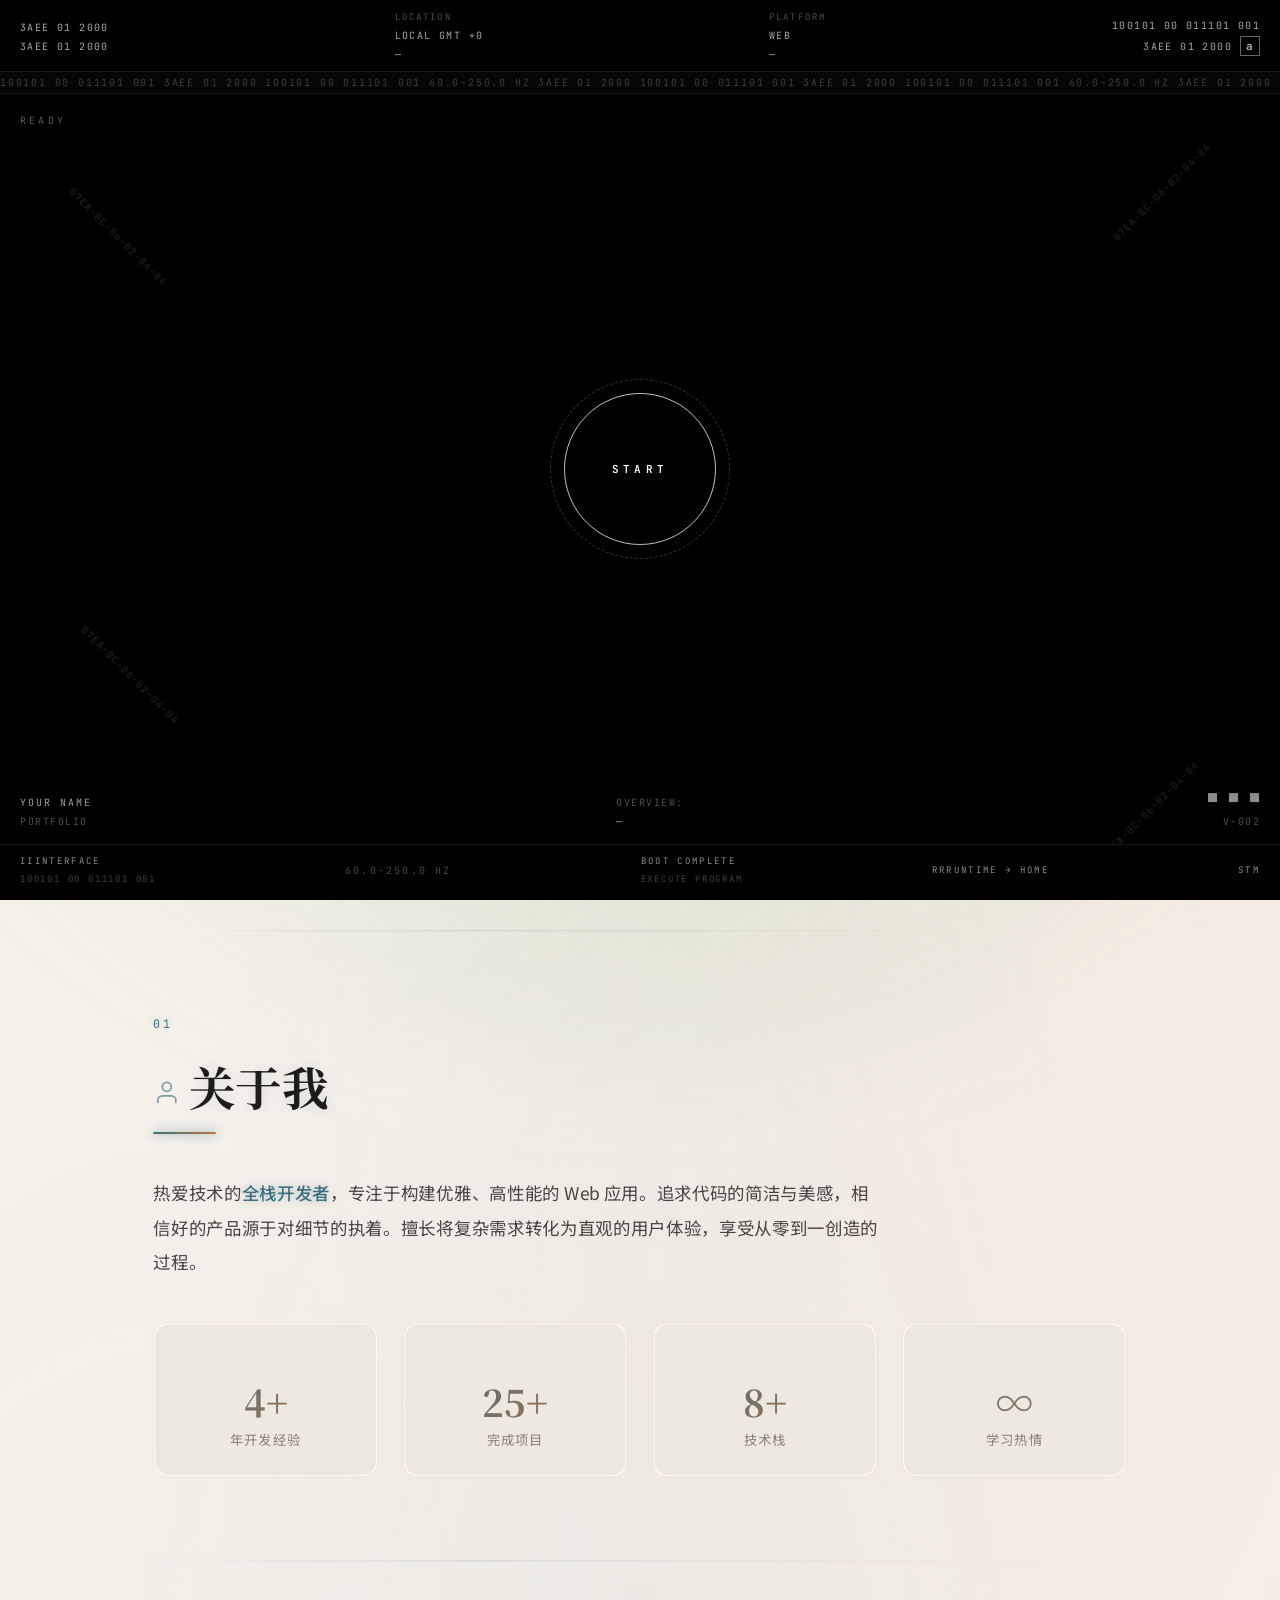
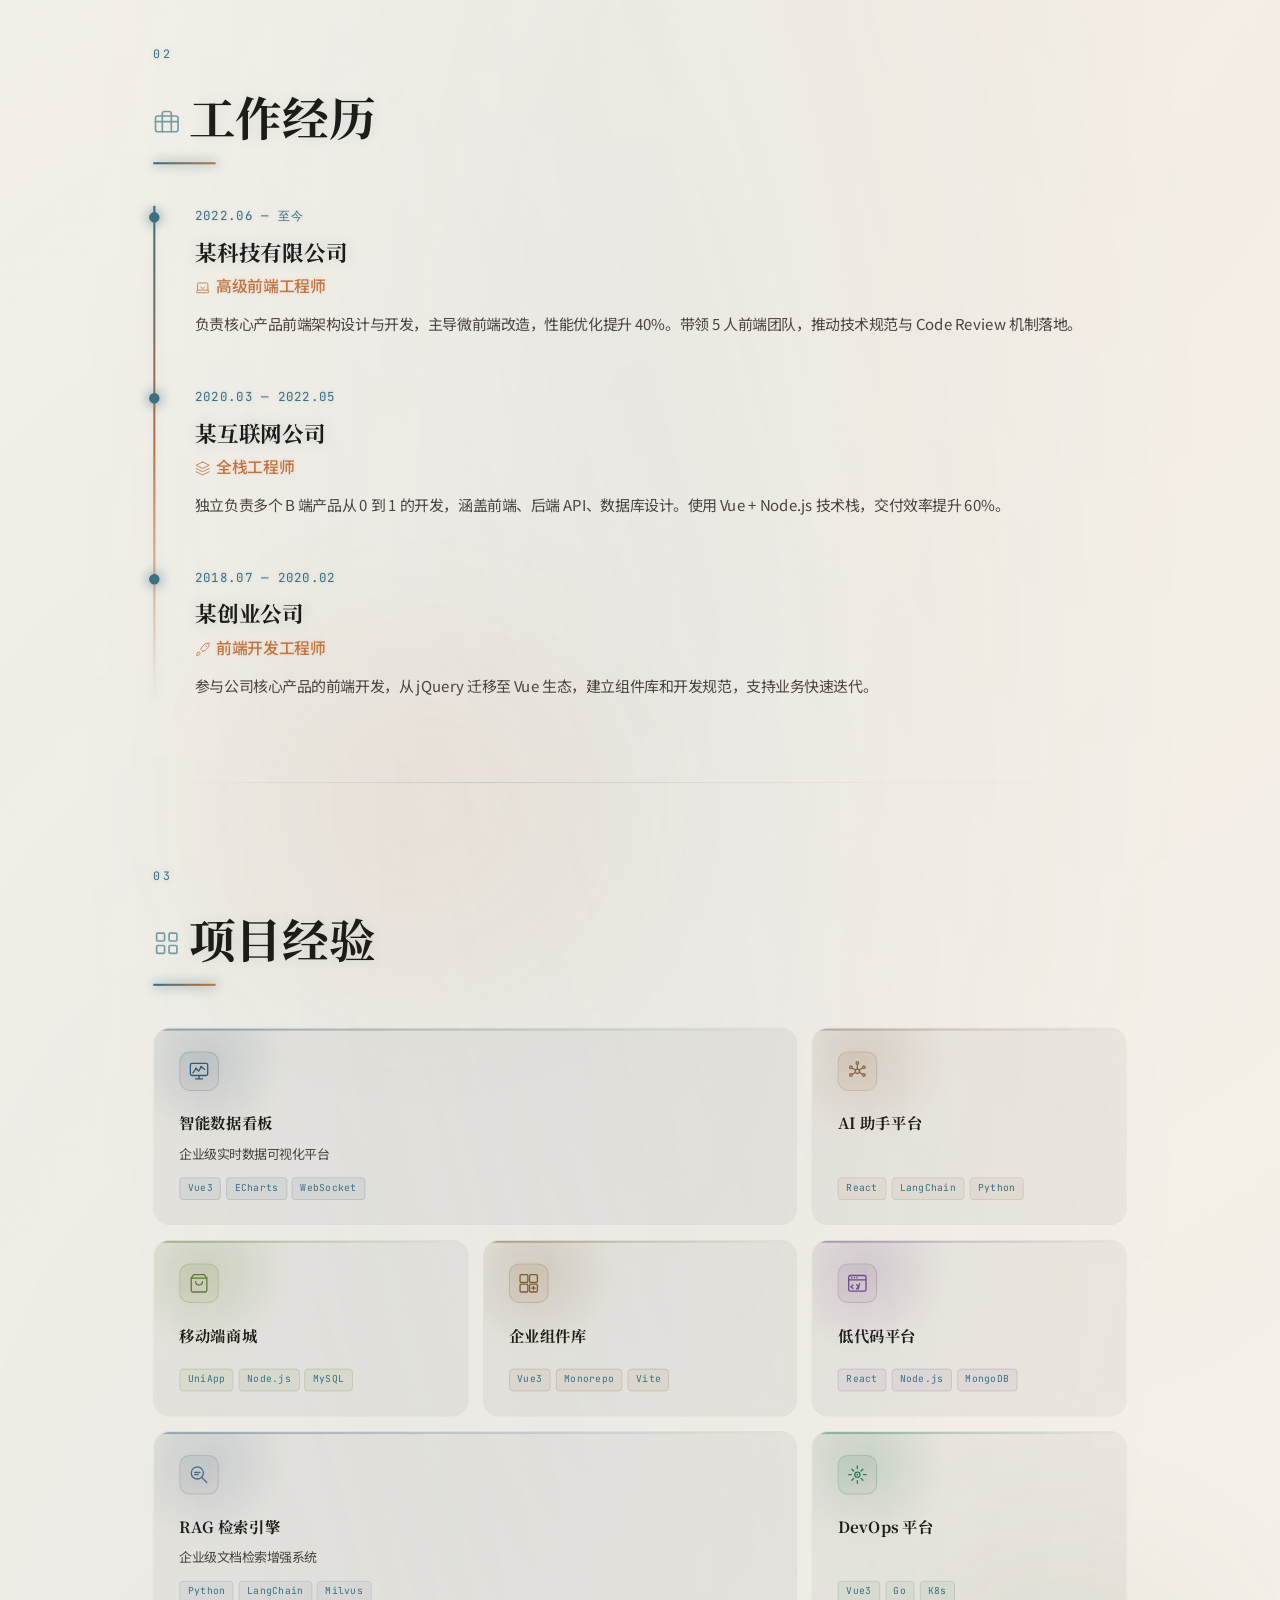
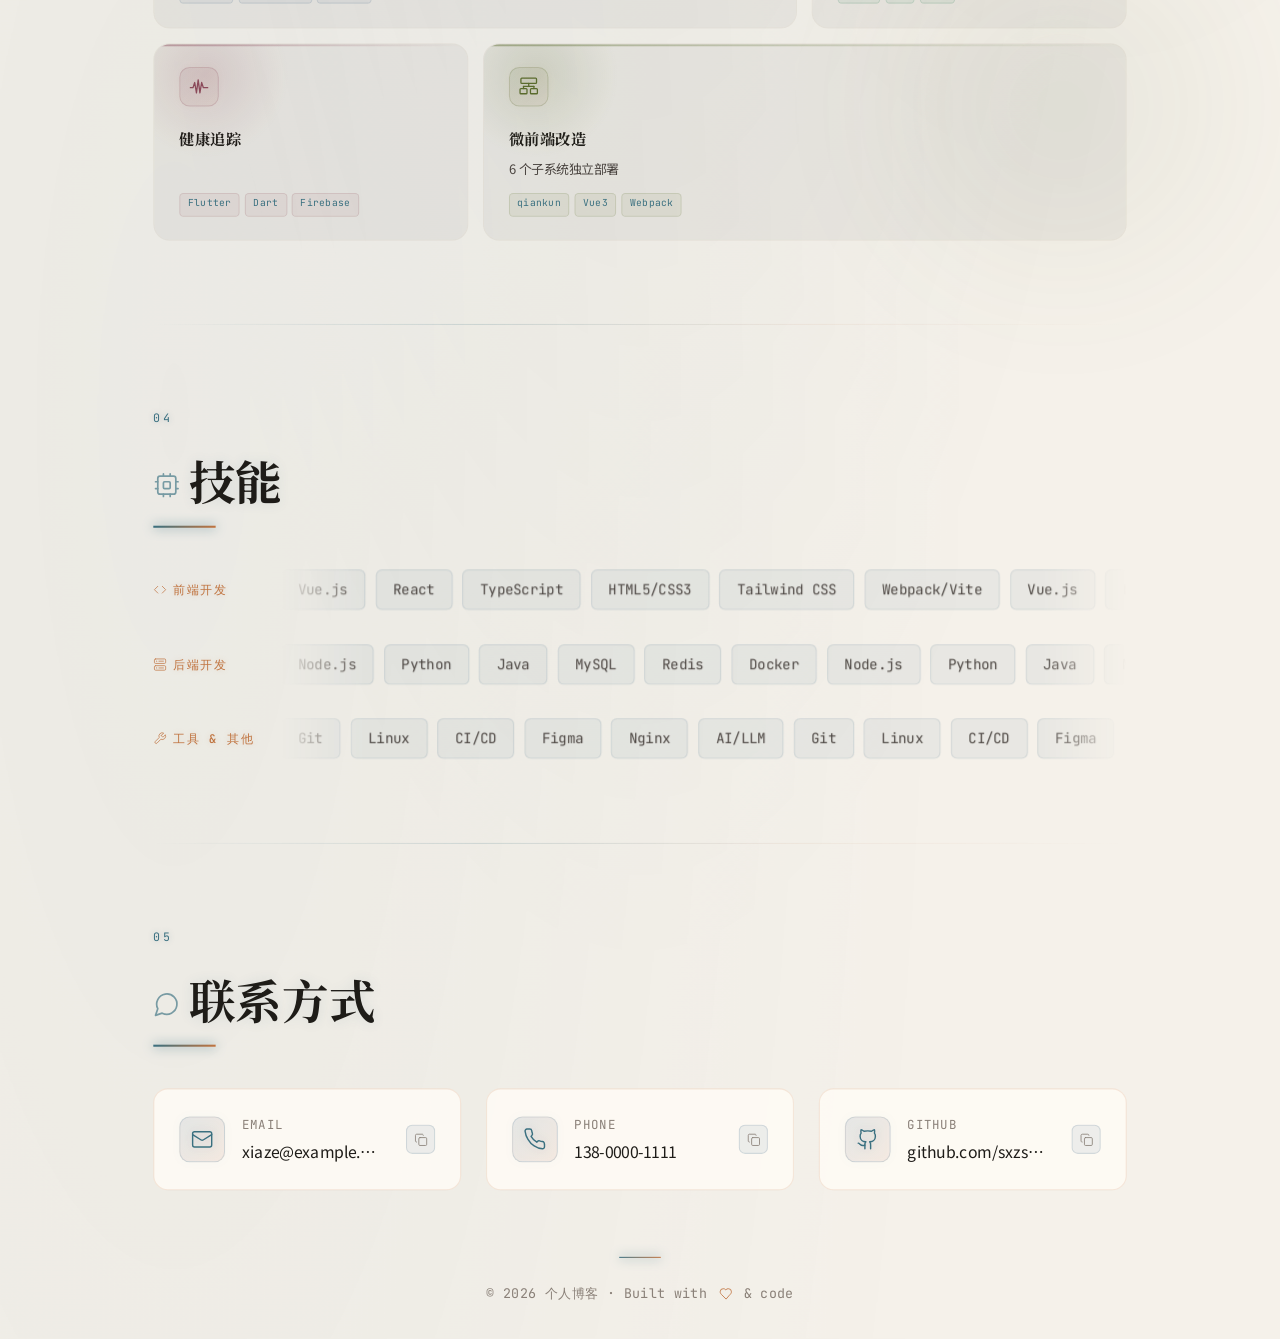
==== 9999/index.html @ 4cee8b71 "deploy: 2026-06-15 14:38:54" ====
<!DOCTYPE html>
<html lang="zh-CN">
  <head>
    <meta charset="UTF-8" />
    <meta name="viewport" content="width=device-width, initial-scale=1.0" />
    <meta name="description" content="个人博客 - 个人简历 | 全栈工程师" />
    <meta property="og:title" content="个人博客 - 个人简历" />
    <meta property="og:description" content="全栈工程师，专注构建优雅高性能的Web应用" />
    <meta property="og:type" content="website" />
    <meta property="og:url" content="https://sxzseal.github.io/resume/" />
    <title>个人博客</title>
    <link rel="preconnect" href="https://fonts.googleapis.com" />
    <link rel="preconnect" href="https://fonts.gstatic.com" crossorigin />
    <link href="https://fonts.googleapis.com/css2?family=Noto+Serif+SC:wght@400;500;700;900&family=Noto+Sans+SC:wght@300;400;500;700&family=JetBrains+Mono:wght@400;500&family=Space+Grotesk:wght@300;400;500;700&display=swap" rel="stylesheet" />
    <script type="module" crossorigin src="./assets/resume-STTYxppX.js"></script>
    <link rel="stylesheet" crossorigin href="./assets/resume-BLfeZvcN.css">
  <script>window.RESUME = {
  "hero": {
    "label": "// RESUME / CURRICULUM VITAE",
    "name": "开场动画哈哈哈哈哈哈哈编辑2222",
    "titles": [
      "全栈工程师",
      "前端架构师",
      "技术探索者",
      "终身学习者"
    ],
    "cta": [
      {
        "label": "Explore",
        "href": "#about",
        "primary": true
      },
      {
        "label": "Contact",
        "href": "#contact"
      }
    ]
  },
  "about": {
    "text": "热爱技术的<strong>全栈开发者</strong>，专注于构建优雅、高性能的 Web 应用。追求代码的简洁与美感，相信好的产品源于对细节的执着。擅长将复杂需求转化为直观的用户体验，享受从零到一创造的过程。",
    "stats": [
      {
        "count": 5,
        "label": "年开发经验",
        "icon": "clock"
      },
      {
        "count": 30,
        "label": "完成项目",
        "icon": "folder"
      },
      {
        "count": 10,
        "label": "技术栈",
        "icon": "cpu"
      },
      {
        "display": "∞",
        "label": "学习热情",
        "icon": "infinity"
      }
    ]
  },
  "skills": [
    {
      "title": "前端开发",
      "icon": "code",
      "items": [
        {
          "name": "Vue.js",
          "level": 85
        },
        {
          "name": "React",
          "level": 75
        },
        {
          "name": "TypeScript",
          "level": 80
        },
        {
          "name": "HTML5/CSS3",
          "level": 90
        },
        {
          "name": "Tailwind CSS",
          "level": 80
        },
        {
          "name": "Webpack/Vite",
          "level": 75
        }
      ]
    },
    {
      "title": "后端开发",
      "icon": "server",
      "items": [
        {
          "name": "Node.js",
          "level": 80
        },
        {
          "name": "Python",
          "level": 70
        },
        {
          "name": "Java",
          "level": 60
        },
        {
          "name": "MySQL",
          "level": 75
        },
        {
          "name": "Redis",
          "level": 65
        },
        {
          "name": "Docker",
          "level": 70
        }
      ]
    },
    {
      "title": "工具 & 其他",
      "icon": "wrench",
      "items": [
        {
          "name": "Git",
          "level": 85
        },
        {
          "name": "Linux",
          "level": 75
        },
        {
          "name": "CI/CD",
          "level": 70
        },
        {
          "name": "Figma",
          "level": 60
        },
        {
          "name": "Nginx",
          "level": 70
        },
        {
          "name": "AI/LLM",
          "level": 65
        }
      ]
    }
  ],
  "experience": [
    {
      "period": "2022.06 — 至今",
      "company": "某科技有限公司",
      "role": "高级前端工程师",
      "roleIcon": "laptop",
      "desc": "负责核心产品前端架构设计与开发，主导微前端改造，性能优化提升 40%。带领 5 人前端团队，推动技术规范与 Code Review 机制落地。"
    },
    {
      "period": "2020.03 — 2022.05",
      "company": "某互联网公司",
      "role": "全栈工程师",
      "roleIcon": "layers",
      "desc": "独立负责多个 B 端产品从 0 到 1 的开发，涵盖前端、后端 API、数据库设计。使用 Vue + Node.js 技术栈，交付效率提升 60%。"
    },
    {
      "period": "2018.07 — 2020.02",
      "company": "某创业公司",
      "role": "前端开发工程师",
      "roleIcon": "rocket",
      "desc": "参与公司核心产品的前端开发，从 jQuery 迁移至 Vue 生态，建立组件库和开发规范，支持业务快速迭代。"
    }
  ],
  "projects": [
    {
      "id": "dashboard",
      "icon": "dashboard",
      "name": "智能数据看板",
      "desc": "企业级实时数据可视化平台",
      "tech": [
        "Vue3",
        "ECharts",
        "WebSocket"
      ],
      "theme": "#2d5a7b",
      "wide": true,
      "details": {
        "bg": "项目内部数据分散在各系统，缺乏统一可视化入口。",
        "arch": "Vue3 + Composition API，ECharts 渲染引擎，WebSocket 实时推送，微前端集成旧系统模块。",
        "role": "前端架构设计与核心模块开发，性能优化（首屏 1.2s → 0.6s），拖拽布局引擎实现。",
        "result": "日均 PV 10w+，决策效率提升 35%，获公司年度最佳技术项目奖。"
      }
    },
    {
      "id": "ai-assistant",
      "icon": "aiAssistant",
      "name": "AI 助手平台",
      "desc": "基于大语言模型的智能对话平台",
      "tech": [
        "React",
        "LangChain",
        "Python"
      ],
      "theme": "#8b6b4a",
      "details": {
        "bg": "内部知识分散，员工重复咨询常见问题，HR/IT 部门负担重。",
        "arch": "React + TypeScript 前端，LangChain 编排对话链路，FAISS 向量检索，FastAPI 后端服务。",
        "role": "全栈开发，对话流程设计，知识库 RAG 链路搭建，工作流可视化编辑器实现。",
        "result": "服务 200+ 内部员工，问题解决率 85%，HR 咨询量降低 40%。"
      }
    },
    {
      "id": "mall",
      "icon": "mall",
      "name": "移动端商城",
      "desc": "全栈开发的 B2C 商城",
      "tech": [
        "UniApp",
        "Node.js",
        "MySQL"
      ],
      "theme": "#5a7b2d",
      "details": {
        "bg": "公司线下销售占比过高，需开拓线上渠道，要求快速上线 MVP 版本。",
        "arch": "UniApp 跨端前端，Node.js + Koa 后端，MySQL 数据库，微信/支付宝支付接入。",
        "role": "独立全栈开发，从需求分析到上线部署，0→1 全程负责。",
        "result": "3 个月上线 MVP，日活 5000+，月 GMV 破百万，获公司季度创新奖。"
      }
    },
    {
      "id": "component-lib",
      "icon": "componentLib",
      "name": "企业组件库",
      "desc": "跨业务线统一 UI 组件库",
      "tech": [
        "Vue3",
        "Monorepo",
        "Vite"
      ],
      "theme": "#7b5a2d",
      "details": {
        "bg": "多条产品线 UI 风格不统一，重复造轮子严重，开发效率低。",
        "arch": "Monorepo + pnpm workspace，Vue3 组件开发，Vite 构建，Storybook 文档站。",
        "role": "架构设计与核心组件开发，构建优化，文档站搭建，推广到各业务线。",
        "result": "覆盖 8 条产品线，50+ 组件，开发效率提升 45%，UI 一致性评分从 60 → 92。"
      }
    },
    {
      "id": "lowcode",
      "icon": "lowcode",
      "name": "低代码平台",
      "desc": "可视化拖拽搭建 H5 营销页",
      "tech": [
        "React",
        "Node.js",
        "MongoDB"
      ],
      "theme": "#6b4a8b",
      "details": {
        "bg": "营销活动频繁，每次都需前端开发配合，排期紧张，上线周期长。",
        "arch": "React + DnD Kit 拖拽引擎，Node.js + MongoDB 后端，SSR 渲染，CDN 一键发布。",
        "role": "拖拽引擎核心开发，组件生态设计，SSR 渲染方案，发布流程自动化。",
        "result": "运营自主上线率 80%，活动上线周期从 5 天缩短至 0.5 天，季度节省开发人力 200+ 人时。"
      }
    },
    {
      "id": "rag-engine",
      "icon": "ragEngine",
      "name": "RAG 检索引擎",
      "desc": "企业级文档检索增强系统",
      "tech": [
        "Python",
        "LangChain",
        "Milvus"
      ],
      "theme": "#4a6b8b",
      "wide": true,
      "details": {
        "bg": "企业文档量庞大，传统关键词搜索效果差，需要语义级智能检索。",
        "arch": "Python + LangChain，Milvus 向量数据库，BGE Embedding，多格式文档解析管线。",
        "role": "检索链路设计，文档解析与切分算法优化，混合检索策略（向量+关键词+重排）。",
        "result": "检索准确率 92%，响应时间 < 800ms，接入 3 个业务系统，日均查询 5000+。"
      }
    },
    {
      "id": "devops",
      "icon": "devops",
      "name": "DevOps 平台",
      "desc": "一站式研发效能平台",
      "tech": [
        "Vue3",
        "Go",
        "K8s"
      ],
      "theme": "#2d7b5a",
      "details": {
        "bg": "研发工具链分散，CI/CD 流程不统一，部署效率低，故障排查慢。",
        "arch": "Vue3 前端，Go 微服务后端，K8s 编排部署，GitLab/Jenkins API 集成。",
        "role": "前端开发 + CI/CD 流程编排，监控大盘，告警规则引擎实现。",
        "result": "团队交付效率提升 50%，部署频率从周级 → 日级，MTTR 从 2h 降至 30min。"
      }
    },
    {
      "id": "health-app",
      "icon": "healthApp",
      "name": "健康追踪",
      "desc": "跨端健康管理应用",
      "tech": [
        "Flutter",
        "Dart",
        "Firebase"
      ],
      "theme": "#8b4a5a",
      "details": {
        "bg": "个人健康管理需求日益增长，市场上缺乏简洁好用的全平台健康追踪工具。",
        "arch": "Flutter 跨端开发，Dart 语言，Firebase 后端服务，HealthKit/Google Fit 接入。",
        "role": "独立开发，从产品设计到上线全流程负责。",
        "result": "App Store 4.8 评分，月活 1.2w，被健康类自媒体推荐 3 次。"
      }
    },
    {
      "id": "micro-frontend",
      "icon": "microFrontend",
      "name": "微前端改造",
      "desc": "6 个子系统独立部署",
      "tech": [
        "qiankun",
        "Vue3",
        "Webpack"
      ],
      "theme": "#5a6b2d",
      "wide": true,
      "details": {
        "bg": "单体前端应用代码量 30w+，构建慢、发布耦合，一个模块出问题全站受影响。",
        "arch": "qiankun 微前端框架，Vue3 子应用，Webpack Module Federation 共享依赖。",
        "role": "微前端架构设计，子应用拆分策略，基座与子应用通信机制，灰度发布方案。",
        "result": "6 个子系统独立部署，构建时间降低 70%，发布故障率降低 90%。"
      }
    }
  ],
  "education": [
    {
      "school": "某大学",
      "major": "计算机科学与技术 · 本科",
      "year": "2014 — 2018"
    }
  ],
  "contact": [
    {
      "icon": "email",
      "label": "Email",
      "value": "xiaze@example.com",
      "copy": "xiaze@example.com"
    },
    {
      "icon": "phone",
      "label": "Phone",
      "value": "138-0000-1111",
      "copy": "138-0000-1111"
    },
    {
      "icon": "github",
      "label": "GitHub",
      "value": "github.com/sxzseal",
      "copy": "https://github.com/sxzseal"
    }
  ],
  "footer": "© 2026 个人博客 · Built with passion & code",
  "projectDetails": {
    "dashboard": {
      "bg": "项目内部数据分散在各系统，缺乏统一可视化入口。",
      "arch": "Vue3 + Composition API，ECharts 渲染引擎，WebSocket 实时推送，微前端集成旧系统模块。",
      "role": "前端架构设计与核心模块开发，性能优化（首屏 1.2s → 0.6s），拖拽布局引擎实现。",
      "result": "日均 PV 10w+，决策效率提升 35%，获公司年度最佳技术项目奖。"
    },
    "ai-assistant": {
      "bg": "内部知识分散，员工重复咨询常见问题，HR/IT 部门负担重。",
      "arch": "React + TypeScript 前端，LangChain 编排对话链路，FAISS 向量检索，FastAPI 后端服务。",
      "role": "全栈开发，对话流程设计，知识库 RAG 链路搭建，工作流可视化编辑器实现。",
      "result": "服务 200+ 内部员工，问题解决率 85%，HR 咨询量降低 40%。"
    },
    "mall": {
      "bg": "公司线下销售占比过高，需开拓线上渠道，要求快速上线 MVP 版本。",
      "arch": "UniApp 跨端前端，Node.js + Koa 后端，MySQL 数据库，微信/支付宝支付接入。",
      "role": "独立全栈开发，从需求分析到上线部署，0→1 全程负责。",
      "result": "3 个月上线 MVP，日活 5000+，月 GMV 破百万，获公司季度创新奖。"
    },
    "component-lib": {
      "bg": "多条产品线 UI 风格不统一，重复造轮子严重，开发效率低。",
      "arch": "Monorepo + pnpm workspace，Vue3 组件开发，Vite 构建，Storybook 文档站。",
      "role": "架构设计与核心组件开发，构建优化，文档站搭建，推广到各业务线。",
      "result": "覆盖 8 条产品线，50+ 组件，开发效率提升 45%，UI 一致性评分从 60 → 92。"
    },
    "lowcode": {
      "bg": "营销活动频繁，每次都需前端开发配合，排期紧张，上线周期长。",
      "arch": "React + DnD Kit 拖拽引擎，Node.js + MongoDB 后端，SSR 渲染，CDN 一键发布。",
      "role": "拖拽引擎核心开发，组件生态设计，SSR 渲染方案，发布流程自动化。",
      "result": "运营自主上线率 80%，活动上线周期从 5 天缩短至 0.5 天，季度节省开发人力 200+ 人时。"
    },
    "rag-engine": {
      "bg": "企业文档量庞大，传统关键词搜索效果差，需要语义级智能检索。",
      "arch": "Python + LangChain，Milvus 向量数据库，BGE Embedding，多格式文档解析管线。",
      "role": "检索链路设计，文档解析与切分算法优化，混合检索策略（向量+关键词+重排）。",
      "result": "检索准确率 92%，响应时间 < 800ms，接入 3 个业务系统，日均查询 5000+。"
    },
    "devops": {
      "bg": "研发工具链分散，CI/CD 流程不统一，部署效率低，故障排查慢。",
      "arch": "Vue3 前端，Go 微服务后端，K8s 编排部署，GitLab/Jenkins API 集成。",
      "role": "前端开发 + CI/CD 流程编排，监控大盘，告警规则引擎实现。",
      "result": "团队交付效率提升 50%，部署频率从周级 → 日级，MTTR 从 2h 降至 30min。"
    },
    "health-app": {
      "bg": "个人健康管理需求日益增长，市场上缺乏简洁好用的全平台健康追踪工具。",
      "arch": "Flutter 跨端开发，Dart 语言，Firebase 后端服务，HealthKit/Google Fit 接入。",
      "role": "独立开发，从产品设计到上线全流程负责。",
      "result": "App Store 4.8 评分，月活 1.2w，被健康类自媒体推荐 3 次。"
    },
    "micro-frontend": {
      "bg": "单体前端应用代码量 30w+，构建慢、发布耦合，一个模块出问题全站受影响。",
      "arch": "qiankun 微前端框架，Vue3 子应用，Webpack Module Federation 共享依赖。",
      "role": "微前端架构设计，子应用拆分策略，基座与子应用通信机制，灰度发布方案。",
      "result": "6 个子系统独立部署，构建时间降低 70%，发布故障率降低 90%。"
    }
  },
  "_template": "test",
  "_themeMode": "fixed",
  "_fixedTheme": "baici",
  "_updatedAt": "2026-06-12T02:34:00.601Z"
};
</script>
</head>
  <body>
    <div id="root"></div>
  </body>
</html>
---- 9999/assets/resume-BLfeZvcN.css ----
@property --gradient-angle{syntax:"<angle>";inherits:false;initial-value:0deg}@property --aurora-hue1{syntax:"<number>";inherits:false;initial-value:280}@property --aurora-hue2{syntax:"<number>";inherits:false;initial-value:320}:root{--bg-deep:#1f2236;--bg-card:#22263ad1;--bg-card-solid:#2a2e4a;--accent-cyan:#4f7d8c;--accent-magenta:#c4a45c;--accent-violet:#7a9868;--text-primary:#ede7dc;--text-secondary:#b8aa98;--text-muted:#7d7268;--border:#4f7d8c38;--border-hover:#4f7d8c73;--glow-cyan:#4f7d8c2e;--glow-magenta:#c4a45c24;--gold:#c4a45c;--font-display:"Noto Serif SC","ZCOOL XiaoWei",serif;--font-body:"Noto Sans SC","Space Grotesk",sans-serif;--font-mono:"JetBrains Mono",monospace;--section-gap:5rem;--glass-bg:#22263aa6;--glass-border:#c4a45c2b;--glass-blur:16px;--aurora-color-1:#37606c;--aurora-color-2:#ae8c3d;--aurora-color-3:#5b784a}*,:before,:after{box-sizing:border-box;margin:0;padding:0}html{scroll-behavior:smooth;scrollbar-width:thin;scrollbar-color:var(--accent-cyan) var(--bg-deep)}::-webkit-scrollbar{width:6px}::-webkit-scrollbar-track{background:var(--bg-deep)}::-webkit-scrollbar-thumb{background:var(--accent-cyan);border-radius:3px}body{font-family:var(--font-body);background:var(--bg-deep);color:var(--text-primary);-webkit-font-smoothing:antialiased;line-height:1.7;overflow-x:hidden}body:before{content:"";pointer-events:none;z-index:9998;opacity:1;background-image:url("data:image/svg+xml,%3Csvg viewBox='0 0 512 512' xmlns='http://www.w3.org/2000/svg'%3E%3Cfilter id='n'%3E%3CfeTurbulence type='fractalNoise' baseFrequency='0.65' numOctaves='4' stitchTiles='stitch'/%3E%3CfeColorMatrix type='saturate' values='0'/%3E%3C/filter%3E%3Crect width='100%25' height='100%25' filter='url(%23n)' opacity='0.025'/%3E%3C/svg%3E");position:fixed;inset:0}.aurora{z-index:0;pointer-events:none;filter:blur(80px);opacity:.22;width:120%;height:60%;animation:15s ease-in-out infinite alternate auroraDrift;position:fixed;top:-30%;left:-10%}.aurora-band{border-radius:50%;width:100%;height:40%;position:absolute}.aurora-band:first-child{background:linear-gradient(90deg,transparent,var(--aurora-color-1),transparent);animation:8s ease-in-out infinite aw1;top:0}.aurora-band:nth-child(2){background:linear-gradient(90deg,transparent,var(--aurora-color-2),transparent);animation:10s ease-in-out infinite aw2;top:30%}.aurora-band:nth-child(3){background:linear-gradient(90deg,transparent,var(--aurora-color-3),transparent);animation:12s ease-in-out infinite aw3;top:50%}@keyframes auroraDrift{0%{transform:translate(-5%)rotate(-2deg)}to{transform:translate(5%)rotate(2deg)}}@keyframes aw1{0%,to{opacity:.6;transform:translate(-10%)scaleY(1)}50%{opacity:1;transform:translate(10%)scaleY(1.5)}}@keyframes aw2{0%,to{opacity:.5;transform:translate(5%)scaleY(1.2)}50%{opacity:.9;transform:translate(-8%)scaleY(.8)}}@keyframes aw3{0%,to{opacity:.4;transform:translate(-3%)scaleY(.8)}50%{opacity:.7;transform:translate(8%)scaleY(1.3)}}.gradient-mesh{z-index:0;pointer-events:none;background:radial-gradient(ellipse at 15% 80%,var(--glow-cyan) 0%,transparent 50%),radial-gradient(ellipse at 85% 20%,var(--glow-magenta) 0%,transparent 50%),radial-gradient(ellipse at 50% 50%,var(--glow-cyan) 0%,transparent 60%);animation:20s ease-in-out infinite alternate meshShift;position:fixed;inset:0}@keyframes meshShift{0%{--gradient-angle:0deg}50%{--gradient-angle:180deg}to{--gradient-angle:360deg}}#flow-canvas{z-index:0;pointer-events:none;opacity:.48;position:fixed;inset:0}.blob-container{z-index:0;pointer-events:none;position:fixed;inset:0;overflow:hidden}.blob{filter:blur(80px);opacity:.12;border-radius:50%;animation:25s ease-in-out infinite alternate blobMove;position:absolute}.blob:first-child{background:var(--accent-cyan);width:400px;height:400px;animation-duration:18s;top:10%;left:60%}.blob:nth-child(2){background:var(--accent-magenta);width:350px;height:350px;animation-duration:22s;animation-delay:-5s;top:50%;left:20%}.blob:nth-child(3){background:var(--accent-violet);width:300px;height:300px;animation-duration:25s;animation-delay:-10s;top:70%;left:70%}@keyframes blobMove{0%{transform:translate(0)scale(1)}33%{transform:translate(50px,-80px)scale(1.1)}66%{transform:translate(-30px,40px)scale(.9)}to{transform:translate(20px,-20px)scale(1.05)}}.content-wrapper{z-index:1;position:relative}.hero{flex-direction:column;justify-content:center;align-items:center;min-height:100vh;padding:2rem;display:flex;position:relative;overflow:hidden}.hero-content{text-align:center;z-index:2;max-width:800px;position:relative}.hero-label{font-family:var(--font-mono);letter-spacing:.4em;text-transform:uppercase;color:var(--accent-cyan);opacity:0;text-shadow:0 0 10px var(--accent-cyan),0 0 40px #2d5a7b4d;margin-bottom:2rem;font-size:.7rem;animation:.8s .3s forwards fadeUp}.hero-name{font-family:var(--font-display);color:#0000;background:linear-gradient(135deg,var(--accent-cyan),var(--accent-magenta),var(--accent-violet));opacity:0;filter:drop-shadow(0 0 30px #2d5a7b4d)drop-shadow(0 0 60px #c0785233);-webkit-background-clip:text;background-clip:text;margin-bottom:1.5rem;font-size:clamp(3rem,10vw,7rem);font-weight:900;line-height:1.1;animation:1.2s .5s forwards nameReveal}@keyframes nameReveal{0%{opacity:0;filter:blur(12px);transform:translateY(40px)scale(.9)}to{opacity:1;filter:blur();transform:translateY(0)scale(1)}}.hero-title{font-family:var(--font-body);color:var(--text-secondary);letter-spacing:.08em;opacity:0;margin-bottom:2.5rem;font-size:clamp(1rem,2.5vw,1.4rem);font-weight:300;animation:.8s .8s forwards fadeUp}.typed-text{border-right:2px solid var(--accent-cyan);text-shadow:0 0 8px #2d5a7b80;animation:1s step-end infinite cursorBlink}@keyframes cursorBlink{50%{border-color:#0000}}.hero-cta{opacity:0;justify-content:center;gap:1rem;animation:.8s 1s forwards fadeUp;display:flex}.btn-magnetic{font-family:var(--font-mono);letter-spacing:.15em;text-transform:uppercase;border:1px solid var(--accent-cyan);color:var(--accent-cyan);cursor:pointer;background:0 0;align-items:center;padding:.85rem 2.2rem;font-size:.8rem;text-decoration:none;transition:box-shadow .3s;display:inline-flex;position:relative;overflow:hidden}.btn-magnetic:before{content:"";background:linear-gradient(90deg,#0000,#2d5a7b26,#0000);width:100%;height:100%;transition:left .5s;position:absolute;top:0;left:-100%}.btn-magnetic:hover:before{left:100%}.btn-magnetic:hover{box-shadow:0 0 25px var(--glow-cyan),0 0 50px #2d5a7b1a,inset 0 0 25px #2d5a7b0d;background:#2d5a7b0d}.btn-magnetic.btn-primary{border-color:var(--accent-magenta);background:linear-gradient(135deg,#2d5a7b26,#c0785226)}.btn-magnetic.btn-primary:hover{box-shadow:0 0 30px var(--glow-cyan),0 0 60px var(--glow-magenta);background:linear-gradient(135deg,#2d5a7b40,#c0785240)}.hero-scroll{z-index:2;color:var(--text-muted);font-family:var(--font-mono);letter-spacing:.25em;text-transform:uppercase;cursor:pointer;opacity:0;flex-direction:column;align-items:center;gap:.5rem;font-size:.6rem;animation:.8s 1.2s forwards fadeUp;display:flex;position:absolute;bottom:3rem;left:50%;transform:translate(-50%)}.scroll-line{background:linear-gradient(to bottom,var(--accent-cyan),transparent);width:1px;height:40px;animation:2s ease-in-out infinite scrollPulse}@keyframes scrollPulse{0%,to{opacity:.3;transform:scaleY(.6)}50%{opacity:1;transform:scaleY(1)}}@keyframes fadeUp{to{opacity:1;transform:translateY(0)}}.section{opacity:0;max-width:1000px;margin:0 auto;padding:0 2rem;transition:opacity .8s,transform .8s;transform:translateY(40px)}.section.visible{opacity:1;transform:translateY(0)}.section-header{margin-bottom:3rem;position:relative}.section-number{font-family:var(--font-mono);letter-spacing:.25em;color:var(--accent-cyan);text-shadow:0 0 6px #2d5a7b40;margin-bottom:.75rem;font-size:.7rem;display:block}.section-title{font-family:var(--font-display);color:var(--text-primary);text-shadow:0 0 12px #2d5a7b1f;font-size:clamp(1.8rem,5vw,2.8rem);font-weight:700;display:inline-block;position:relative}.section-title:after{content:"";background:linear-gradient(to right,var(--accent-cyan),var(--accent-magenta));width:60px;height:2px;box-shadow:0 0 10px var(--accent-cyan);position:absolute;bottom:-8px;left:0}.section-divider{background:linear-gradient(to right,transparent,var(--border),#c0785214,transparent);width:100%;height:1px;margin:var(--section-gap) 0}.about-text{color:var(--text-secondary);max-width:700px;font-size:1.05rem;line-height:2}.about-text strong{color:var(--accent-cyan);text-shadow:0 0 8px #2d5a7b4d;font-weight:500}.about-stats{grid-template-columns:repeat(auto-fit,minmax(160px,1fr));gap:1.5rem;margin-top:2.5rem;display:grid}.stat-card{background:var(--glass-bg);-webkit-backdrop-filter:blur(var(--glass-blur));border:1px solid var(--glass-border);text-align:center;border-radius:14px;padding:1.5rem;transition:all .4s;position:relative;overflow:hidden}.stat-card:before{content:"";background:linear-gradient(135deg,var(--accent-cyan),var(--accent-magenta));-webkit-mask-composite:xor;opacity:0;border-radius:14px;padding:1px;transition:opacity .4s;position:absolute;inset:0;-webkit-mask-image:linear-gradient(#fff 0 0),linear-gradient(#fff 0 0);mask-image:linear-gradient(#fff 0 0),linear-gradient(#fff 0 0);-webkit-mask-position:0 0,0 0;mask-position:0 0,0 0;-webkit-mask-size:auto,auto;mask-size:auto,auto;-webkit-mask-repeat:repeat,repeat;mask-repeat:repeat,repeat;-webkit-mask-clip:content-box,border-box;mask-clip:content-box,border-box;-webkit-mask-origin:content-box,border-box;mask-origin:content-box,border-box;-webkit-mask-composite:xor;mask-composite:exclude;-webkit-mask-source-type:auto,auto;mask-mode:match-source,match-source}.stat-card:after{content:"";background:var(--bg-card-solid);z-index:0;border-radius:13px;position:absolute;inset:1px}.stat-card:hover:before{opacity:.5}.stat-card:hover{transform:translateY(-4px);box-shadow:0 8px 30px #2d5a7b1a,0 0 15px #c0785214}.stat-number,.stat-label{z-index:1;position:relative}.stat-number{font-family:var(--font-display);background:linear-gradient(135deg,var(--accent-cyan),var(--accent-magenta));color:#0000;-webkit-background-clip:text;background-clip:text;font-size:2.2rem;font-weight:700;line-height:1.2}.stat-label{color:var(--text-muted);letter-spacing:.05em;margin-top:.3rem;font-size:.8rem}.skills-grid{grid-template-columns:repeat(auto-fit,minmax(280px,1fr));gap:2rem;display:grid}.skill-category{background:var(--glass-bg);-webkit-backdrop-filter:blur(var(--glass-blur));border:1px solid var(--glass-border);border-radius:16px;padding:1.5rem;transition:all .3s}.skill-category:hover{box-shadow:0 0 30px var(--glow-cyan);border-color:#2d5a7b33}.skill-category h3{font-family:var(--font-mono);color:var(--accent-magenta);letter-spacing:.12em;text-transform:uppercase;text-shadow:0 0 6px #c0785233;margin-bottom:1.2rem;font-size:.8rem;font-weight:500}.skill-tags{flex-wrap:wrap;gap:.6rem;display:flex}.skill-tag{color:var(--text-secondary);font-size:.85rem;font-family:var(--font-mono);cursor:default;white-space:nowrap;background:#2d5a7b0f;border:1px solid #2d5a7b1f;border-radius:6px;padding:.45rem 1rem;font-weight:400;transition:color .2s,border-color .2s,background .2s}.skill-tag:hover{color:var(--accent-cyan);background:#2d5a7b14;border-color:#2d5a7b4d}.skills-marquee{flex-direction:column;gap:2rem;display:flex}.marquee-row{align-items:center;gap:1.5rem;display:flex}.marquee-label{font-family:var(--font-mono);color:var(--accent-magenta);letter-spacing:.12em;text-transform:uppercase;text-shadow:0 0 6px #c0785233;flex-shrink:0;align-items:center;gap:.35rem;width:98px;font-size:.72rem;font-weight:500;display:flex}.marquee-viewport{flex:1;overflow:hidden;-webkit-mask:linear-gradient(90deg,#0000,#000 10% 90%,#0000);mask:linear-gradient(90deg,#0000,#000 10% 90%,#0000)}.marquee-track{will-change:transform;width:max-content;display:flex}.marquee-group{flex-shrink:0;gap:.6rem;padding-right:.6rem;display:flex}@keyframes marqueeScroll{0%{transform:translate(0,0)}to{transform:translate3d(calc(-1 * var(--g-w)),0,0)}}@keyframes marqueeScrollRev{0%{transform:translate3d(calc(-1 * var(--g-w)),0,0)}to{transform:translate(0,0)}}.timeline{padding-left:2.5rem;position:relative}.timeline:before{content:"";background:linear-gradient(to bottom,var(--accent-cyan),var(--accent-magenta),transparent);width:2px;box-shadow:0 0 8px var(--glow-cyan);position:absolute;top:0;bottom:0;left:0}.timeline-item{opacity:0;margin-bottom:3rem;transition:all .6s;position:relative;transform:translate(-20px)}.timeline-item.visible{opacity:1;transform:translate(0)}.timeline-item:before{content:"";background:var(--accent-cyan);width:10px;height:10px;box-shadow:0 0 12px var(--accent-cyan),0 0 24px var(--glow-cyan);border-radius:50%;position:absolute;top:6px;left:-2.5rem;transform:translate(-4px)}.timeline-period{font-family:var(--font-mono);color:var(--accent-cyan);letter-spacing:.08em;text-shadow:0 0 4px #2d5a7b33;margin-bottom:.4rem;font-size:.75rem}.timeline-company{font-family:var(--font-display);color:var(--text-primary);text-shadow:0 0 15px #2d5a7b33;margin-bottom:.15rem;font-size:1.3rem;font-weight:700}.timeline-role{color:var(--accent-magenta);text-shadow:0 0 4px #c0785226;margin-bottom:.6rem;font-size:.95rem;font-weight:500}.timeline-desc{color:var(--text-secondary);font-size:.9rem;line-height:1.8}.project-card{-webkit-backdrop-filter:blur(var(--glass-blur));cursor:pointer;background:#f0ebe10a;border:1px solid #d4b8960f;border-radius:12px;padding:1.2rem;transition:all .4s cubic-bezier(.16,1,.3,1);position:relative;overflow:hidden}.project-card:before{content:"";background:linear-gradient(to right,var(--accent-cyan),var(--accent-magenta),var(--accent-violet));opacity:.4;width:100%;height:3px;transition:opacity .3s;position:absolute;top:0;left:0}.project-card:hover:before{opacity:1}.project-card:after{content:"";opacity:0;pointer-events:none;background:radial-gradient(circle,#2d5a7b1f 0%,#0000 70%);border-radius:50%;width:60px;height:60px;transition:all .5s;position:absolute;top:10px;left:10px}.project-card:hover:after{opacity:1;transform:scale(2.5)}.project-icon{background:#d4b89614;border:1px solid #d4b8961f;border-radius:8px;justify-content:center;align-items:center;width:36px;height:36px;margin-bottom:.6rem;font-size:1.2rem;display:inline-flex;box-shadow:0 0 8px #d4b89614}.project-name{font-family:var(--font-display);color:var(--text-primary);margin-bottom:.3rem;font-size:.95rem;font-weight:700}.project-desc{display:none}.project-tech{flex-wrap:wrap;gap:.3rem;display:flex}.project-tech span{font-family:var(--font-mono);color:var(--accent-violet);background:#b5a64214;border:1px solid #b5a6421a;border-radius:3px;padding:.15rem .45rem;font-size:.65rem}.project-detail-label{font-family:var(--font-mono);color:var(--accent-cyan);letter-spacing:.1em;text-transform:uppercase;margin-top:.6rem;margin-bottom:.3rem;font-size:.7rem}.project-detail-text{color:var(--text-secondary);font-size:.85rem;line-height:1.7}.bento-grid{grid-template-columns:repeat(3,1fr);gap:14px;margin:2rem 0;display:grid}.bento-card{-webkit-backdrop-filter:blur(14px);cursor:pointer;opacity:0;background:#ffffff0d;border:1px solid #d4b89612;border-radius:16px;flex-direction:column;gap:.5rem;min-height:170px;padding:1.4rem 1.5rem;transition:opacity .55s,transform .55s cubic-bezier(.16,1,.3,1),border-color .3s,box-shadow .3s;display:flex;position:relative;overflow:hidden;transform:translateY(24px)}.bento-card.visible{opacity:1;transform:translateY(0)}.bento-card.visible:hover{box-shadow:0 16px 48px #0000004d,0 0 28px rgba(var(--card-theme-rgb),.12);border-color:#d4b89638;transition-duration:.25s;transform:translateY(-4px)scale(1.016)}.bento-card:before{content:"";background:linear-gradient(to right,rgb(var(--card-theme-rgb)),transparent);opacity:.45;height:2px;transition:opacity .3s;position:absolute;top:0;left:0;right:0}.bento-card.visible:hover:before{opacity:1}.bento-card *{cursor:pointer}.bento-card__glow{background:radial-gradient(circle,rgba(var(--card-theme-rgb),.16) 0%,transparent 70%);pointer-events:none;border-radius:50%;width:160px;height:160px;transition:transform .35s,opacity .35s;position:absolute;top:-50px;left:-30px}.bento-card.visible:hover .bento-card__glow{opacity:1.3;transform:scale(1.5)}.bento-card--wide{grid-column:span 2;min-height:180px}.bento-card .project-icon{background:linear-gradient(135deg,rgba(var(--card-theme-rgb),.1),#c0785212);border:1px solid rgba(var(--card-theme-rgb),.2);border-radius:10px;flex-shrink:0;justify-content:center;align-items:center;width:38px;height:38px;font-size:1.1rem;display:flex}.bento-card .project-name{font-family:var(--font-display);color:var(--text-primary);margin:0;font-size:.92rem;font-weight:700}.bento-card .project-desc{color:var(--text-secondary);margin:0;font-size:.78rem;line-height:1.55;display:none}.bento-card--wide .project-desc{display:block}.bento-card .project-tech{flex-wrap:wrap;gap:.3rem;margin-top:auto;padding-top:.3rem;display:flex}.bento-card .project-tech span{font-family:var(--font-mono);background:rgba(var(--card-theme-rgb),.08);border:1px solid rgba(var(--card-theme-rgb),.15);color:var(--accent-cyan);border-radius:4px;padding:.15rem .45rem;font-size:.58rem}@media (width<=768px){.bento-grid{grid-template-columns:1fr 1fr}.bento-card--wide{grid-column:span 2}}@media (width<=480px){.bento-grid{grid-template-columns:1fr}.bento-card--wide{grid-column:span 1}}body.detail-mode{overflow:hidden}.detail-overlay{z-index:100;opacity:0;pointer-events:none;background:#00000061;transition:opacity .38s;position:fixed;inset:0}body.detail-mode .detail-overlay{opacity:1;pointer-events:auto}.detail-card-clone{z-index:101;background:var(--bg-card);-webkit-backdrop-filter:blur(32px)saturate(1.4);border-left:1px solid var(--glass-border);will-change:transform;pointer-events:none;flex-direction:column;width:min(760px,92vw);height:100vh;transition:transform .52s cubic-bezier(.16,1,.3,1);display:flex;position:fixed;top:0;right:0;transform:translate(100%)}body.detail-mode .detail-card-clone{pointer-events:auto;box-shadow:-1px 0 0 rgba(var(--drawer-theme-rgb,58,109,145),.22),-32px 0 80px #0006;transform:translate(0)}.detail-card-clone:before{content:"";background:linear-gradient(to bottom,transparent,rgba(var(--drawer-theme-rgb,58,109,145),.5) 25%,rgba(var(--drawer-theme-rgb,58,109,145),.5) 75%,transparent);opacity:0;pointer-events:none;z-index:2;width:1px;height:70%;transition:opacity .5s .28s;position:absolute;top:15%;left:0}body.detail-mode .detail-card-clone:before{opacity:1}.detail-close{z-index:10;background:var(--glass-bg);border:1px solid var(--glass-border);width:34px;height:34px;color:var(--text-muted);cursor:pointer;border-radius:7px;justify-content:center;align-items:center;font-size:.78rem;transition:color .18s,background .18s,border-color .18s;display:flex;position:absolute;top:1.3rem;right:1.3rem}.detail-close:hover{color:var(--text-primary);border-color:var(--border-hover);background:var(--bg-card)}.drawer-header{z-index:1;border-bottom:1px solid var(--glass-border);flex-shrink:0;padding:3rem 2.5rem 2rem;position:relative;overflow:hidden}.drawer-header:before{content:"";background:radial-gradient(ellipse 90% 130% at -5% -10%,rgba(var(--drawer-theme-rgb,58,109,145),.12) 0%,transparent 60%);pointer-events:none;position:absolute;inset:0}.drawer-header-content{z-index:1;position:relative}.drawer-header .project-name{font-family:var(--font-display);color:var(--text-primary);letter-spacing:-.015em;opacity:0;margin-bottom:.45rem;font-size:1.75rem;font-weight:700;animation:.42s cubic-bezier(.16,1,.3,1) .18s forwards drawerFadeUp;transform:translateY(12px)}.drawer-header .project-desc{color:var(--text-secondary);opacity:0;margin-bottom:1.1rem;font-size:.88rem;line-height:1.72;animation:.42s cubic-bezier(.16,1,.3,1) .25s forwards drawerFadeUp;display:block;transform:translateY(10px)}.drawer-header .project-tech{opacity:0;flex-wrap:wrap;gap:.38rem;animation:.42s cubic-bezier(.16,1,.3,1) .31s forwards drawerFadeUp;display:flex;transform:translateY(8px)}.drawer-header .project-tech span{font-family:var(--font-mono);background:rgba(var(--drawer-theme-rgb,58,109,145),.1);border:1px solid rgba(var(--drawer-theme-rgb,58,109,145),.22);color:rgb(var(--drawer-theme-rgb,58,109,145));letter-spacing:.03em;border-radius:4px;padding:.22rem .58rem;font-size:.66rem}@keyframes drawerFadeUp{to{opacity:1;transform:translateY(0)}}.drawer-body{scrollbar-width:thin;scrollbar-color:var(--glass-border) transparent;z-index:1;flex:1;min-height:0;padding:1.6rem 2.5rem 3rem;position:relative;overflow:hidden auto}.drawer-body::-webkit-scrollbar{width:3px}.drawer-body::-webkit-scrollbar-track{background:0 0}.drawer-body::-webkit-scrollbar-thumb{background:var(--glass-border);border-radius:2px}.detail-section{border-top:1px solid var(--glass-border);opacity:0;padding:1.5rem 0;animation:.4s cubic-bezier(.16,1,.3,1) forwards drawerFadeUp;transform:translateY(10px)}.detail-section:first-child{border-top:none;padding-top:0}.detail-section:first-child{animation-delay:.38s}.detail-section:nth-child(2){animation-delay:.46s}.detail-section:nth-child(3){animation-delay:.54s}.detail-section:nth-child(4){animation-delay:.62s}.detail-section-title{font-family:var(--font-mono);color:var(--text-muted);letter-spacing:.13em;text-transform:uppercase;align-items:center;gap:.55rem;margin-bottom:.6rem;font-size:.65rem;display:flex}.detail-section-title:before{content:"";background:rgb(var(--drawer-theme-rgb,58,109,145));opacity:.8;border-radius:50%;flex-shrink:0;width:4px;height:4px;display:inline-block}.detail-section-content{color:var(--text-secondary);font-size:.9rem;line-height:1.9}.detail-particles{z-index:99;pointer-events:none;position:fixed;inset:0}@media (width<=768px){.detail-card-clone{border-left:none;width:100vw}.drawer-header{padding:2.5rem 1.5rem 1.5rem}.drawer-body{padding:1.4rem 1.5rem 2.5rem}}.education-list{flex-direction:column;gap:1.5rem;display:flex}.edu-item{background:var(--glass-bg);-webkit-backdrop-filter:blur(var(--glass-blur));border:1px solid var(--glass-border);border-radius:14px;justify-content:space-between;align-items:center;padding:1.5rem 2rem;transition:all .3s;display:flex}.edu-item:hover{box-shadow:0 0 25px var(--glow-cyan);border-color:#2d5a7b33;transform:translate(8px)}.edu-school{font-family:var(--font-display);color:var(--text-primary);text-shadow:0 0 10px #2d5a7b33;font-size:1.1rem;font-weight:700}.edu-major{color:var(--accent-cyan);margin-top:.2rem;font-size:.9rem}.edu-year{font-family:var(--font-mono);color:var(--text-muted);font-size:.8rem}.contact-grid{grid-template-columns:repeat(auto-fit,minmax(220px,1fr));gap:1.5rem;display:grid}.contact-item{background:var(--glass-bg);-webkit-backdrop-filter:blur(var(--glass-blur));border:1px solid var(--glass-border);color:inherit;cursor:pointer;border-radius:14px;align-items:center;gap:1rem;padding:1.5rem;text-decoration:none;transition:all .3s;display:flex}.contact-icon{filter:drop-shadow(0 0 4px #2d5a7b33);background:linear-gradient(135deg,#2d5a7b1a,#c078521a);border:1px solid #2d5a7b26;border-radius:10px;flex-shrink:0;justify-content:center;align-items:center;width:44px;height:44px;font-size:1.2rem;display:flex}.contact-text{flex:1;min-width:0}.contact-label{color:var(--text-muted);letter-spacing:.08em;text-transform:uppercase;font-size:.75rem;font-family:var(--font-mono)}.contact-value{color:var(--text-primary);text-overflow:ellipsis;white-space:nowrap;margin-top:.15rem;font-size:.95rem;overflow:hidden}.copy-btn{cursor:pointer;width:28px;height:28px;color:var(--text-muted);background:#2d5a7b14;border:1px solid #2d5a7b26;border-radius:6px;flex-shrink:0;justify-content:center;align-items:center;margin-left:8px;transition:all .25s;display:inline-flex}.copy-btn:hover{color:var(--accent-cyan);border-color:var(--accent-cyan);background:#2d5a7b1f}.copy-btn.copied{color:#4ade80;background:#4ade8014;border-color:#4ade804d}.copy-icon,.check-icon{pointer-events:none;justify-content:center;align-items:center;display:flex}.copy-icon svg,.check-icon svg{width:13px;height:13px}.check-icon,.copy-btn.copied .copy-icon{display:none}.copy-btn.copied .check-icon{color:#4ade80;display:flex}.toast{background:var(--bg-card-solid);font-family:var(--font-mono);color:var(--accent-cyan);opacity:0;z-index:9999;pointer-events:none;border:1px solid #2d5a7b33;border-radius:10px;padding:.7rem 1.4rem;font-size:.8rem;transition:all .4s cubic-bezier(.16,1,.3,1);position:fixed;top:2rem;left:50%;transform:translate(-50%)translateY(-20px);box-shadow:0 8px 30px #0006,0 0 15px #2d5a7b1a}.toast.show{opacity:1;transform:translate(-50%)translateY(0)}.ripple{pointer-events:none;background:#2d5a7b40;border-radius:50%;animation:.6s ease-out forwards rippleAnim;position:absolute;transform:scale(0)}@keyframes rippleAnim{to{opacity:0;transform:scale(4)}}.stat-number[data-count]{transition:none}.footer{text-align:center;color:var(--text-muted);font-size:.8rem;font-family:var(--font-mono);padding:4rem 2rem 2rem}.footer-line{background:linear-gradient(to right,var(--accent-cyan),var(--accent-magenta));width:40px;height:1px;box-shadow:0 0 10px var(--accent-cyan);margin:0 auto 1.5rem}.footer-heart{vertical-align:middle;color:var(--accent-magenta);margin:0 .2rem;display:inline-flex;position:relative;top:-1px}.footer-heart svg{width:13px;height:13px}.section-title-icon{vertical-align:middle;width:26px;height:26px;color:var(--accent-cyan);opacity:.65;margin-right:.5rem;display:inline-flex;position:relative;top:-2px}.section-title-icon svg{width:26px;height:26px}.hero-label-icon{vertical-align:middle;opacity:.8;width:14px;height:14px;margin-right:.5rem;display:inline-flex;position:relative;top:-1px}.hero-label-icon svg{width:14px;height:14px}.bento-card .project-icon svg,.project-icon svg{width:20px;height:20px;color:rgb(var(--card-theme-rgb,58,109,145));display:block}.contact-icon svg{width:22px;height:22px;color:var(--accent-cyan)}.marquee-label-icon{opacity:.85;flex-shrink:0;width:13px;height:13px;display:inline-flex}.marquee-label-icon svg{width:13px;height:13px}.stat-icon{color:var(--accent-cyan);opacity:.7;justify-content:center;margin-bottom:.5rem;display:flex}.stat-icon svg{width:22px;height:22px}.role-icon{vertical-align:middle;width:15px;height:15px;color:var(--accent-magenta);opacity:.85;margin-right:.35rem;display:inline-flex;position:relative;top:-1px}.role-icon svg{width:15px;height:15px}.cursor-glow{background:radial-gradient(circle,var(--glow-cyan) 0%,transparent 70%);pointer-events:none;z-index:0;border-radius:50%;width:300px;height:300px;transition:opacity .3s;position:fixed;transform:translate(-50%,-50%)}@media (prefers-reduced-motion:reduce){*,:before,:after{transition-duration:.01ms!important;animation-duration:.01ms!important;animation-iteration-count:1!important}.hero-name,.hero-label,.hero-title,.hero-scroll,.hero-cta{opacity:1;filter:none;transform:none}.typed-text{border-right:none;animation:none}.section,.timeline-item{opacity:1;transform:none}.aurora,.blob,.starfield,.gradient-mesh{animation:none}#flow-canvas{display:none}.marquee-track{animation:none!important}}@media (width<=768px){:root{--section-gap:4rem}.section{padding:0 1.2rem}.about-stats{grid-template-columns:repeat(2,1fr)}.skills-grid{grid-template-columns:1fr}.marquee-card{flex:0 0 240px;min-width:240px}.marquee-label{width:60px;font-size:.6rem}.edu-item{flex-direction:column;align-items:flex-start;gap:.5rem}.contact-grid{grid-template-columns:1fr}.timeline{padding-left:2rem}.timeline-item:before{left:-2rem}#flow-canvas{opacity:.2}.aurora{opacity:.12}.blob{opacity:.08}.gradient-mesh{opacity:.6}}@media (width<=480px){.about-stats{grid-template-columns:1fr 1fr;gap:1rem}.stat-card{padding:1rem}.stat-number{font-size:1.8rem}.hero-cta{flex-direction:column;align-items:center}#three-container,#flow-canvas{display:none}}.parallax-layer,.parallax-shape,.parallax-glow{will-change:transform}.parallax-scene{pointer-events:none;z-index:1;perspective:1200px;perspective-origin:50%;position:absolute;inset:0;overflow:hidden}.parallax-layer{transform-style:preserve-3d;pointer-events:none;position:absolute;inset:0}.parallax-layer[data-depth="0.03"]{z-index:1}.parallax-layer[data-depth="0.06"]{z-index:2}.parallax-layer[data-depth="0.1"]{z-index:3}.parallax-layer[data-depth="0.15"]{z-index:4}.parallax-layer[data-depth="0.22"]{z-index:5}.parallax-shape{opacity:0;pointer-events:none;border-radius:50%;animation:1.5s ease-out forwards pxFadeIn;position:absolute}.parallax-shape:first-child{animation-delay:.1s}.parallax-shape:nth-child(2){animation-delay:.25s}.parallax-shape:nth-child(3){animation-delay:.4s}.parallax-shape:nth-child(4){animation-delay:.55s}.parallax-shape:nth-child(5){animation-delay:.7s}.parallax-shape:nth-child(6){animation-delay:.85s}.parallax-shape:nth-child(7){animation-delay:1s}.parallax-shape:nth-child(8){animation-delay:1.15s}@keyframes pxFadeIn{0%{opacity:0;transform:scale(.5)translateY(20px)}to{opacity:var(--shape-opacity,.4);transform:scale(1)translateY(0)}}.parallax-shape--ring{border:1.5px solid var(--shape-color,#3a6d914d);box-shadow:0 0 12px var(--shape-glow,#3a6d911a);background:0 0;border-radius:50%}.parallax-shape--ring-lg{border-width:1px}.parallax-shape--dot{background:var(--shape-color,#d4b89680);box-shadow:0 0 8px var(--shape-glow,#d4b8964d);border-radius:50%}.parallax-shape--orb{background:radial-gradient(circle at 30% 30%,var(--shape-color,#3a6d914d),transparent 70%);filter:blur(1px);border-radius:50%}.parallax-shape--line{background:linear-gradient(90deg,transparent,var(--shape-color,#c0785266),transparent);transform:rotate(var(--line-angle,-30deg));border-radius:0;width:var(--line-width,60px)!important;height:1.5px!important}.parallax-shape--cross{background:0 0;border-radius:0;position:relative;width:16px!important;height:16px!important}.parallax-shape--cross:before,.parallax-shape--cross:after{content:"";background:var(--shape-color,#d4b89666);position:absolute}.parallax-shape--cross:before{width:100%;height:1.5px;top:50%;left:0;transform:translateY(-50%)}.parallax-shape--cross:after{width:1.5px;height:100%;top:0;left:50%;transform:translate(-50%)}.parallax-shape--diamond{border:1px solid var(--shape-color,#b5a6424d);background:0 0;border-radius:2px;transform:rotate(45deg)}.parallax-shape--float{animation:1s ease-out forwards pxFadeIn,5s ease-in-out infinite pxFloat}.parallax-shape--float-slow{animation:1s ease-out forwards pxFadeIn,7s ease-in-out infinite pxFloat}.parallax-shape--float-fast{animation:1s ease-out forwards pxFadeIn,3s ease-in-out infinite pxFloat}@keyframes pxFloat{0%,to{transform:translateY(0)rotate(0)}25%{transform:translateY(-14px)rotate(2deg)}50%{transform:translateY(-6px)rotate(-1deg)}75%{transform:translateY(-18px)rotate(1deg)}}.parallax-shape--pulse{animation:1s ease-out forwards pxFadeIn,2.5s ease-in-out infinite pxPulse}@keyframes pxPulse{0%,to{opacity:var(--shape-opacity,.3);transform:scale(1)}50%{opacity:calc(var(--shape-opacity,.3)*1.8);transform:scale(1.15)}}.parallax-glow{background:radial-gradient(circle at center,var(--glow-cyan) 0%,var(--glow-magenta) 30%,transparent 65%);pointer-events:none;z-index:2;opacity:0;border-radius:50%;width:550px;height:550px;transition:opacity .6s;position:absolute;transform:translate(-50%,-50%)}.parallax-glow--active{opacity:1}.hero-content--parallax .hero-name{text-shadow:0 1px 2px #0000004d,0 4px 12px #3a6d911a}@media (width<=768px){.parallax-scene{display:none}.hero-content--parallax{transform:none!important}.parallax-glow{display:none}}@media (prefers-reduced-motion:reduce){.parallax-scene,.parallax-glow{display:none}.hero-content--parallax{transform:none!important}.parallax-shape{opacity:var(--shape-opacity,.3);animation:none}}#theme-toggle{z-index:9990;flex-direction:column;align-items:flex-end;gap:.5rem;display:flex;position:fixed;bottom:2rem;right:2rem}#theme-btn{background:var(--glass-bg);-webkit-backdrop-filter:blur(12px);border:1px solid var(--glass-border);width:40px;height:40px;color:var(--text-secondary);cursor:pointer;border-radius:50%;justify-content:center;align-items:center;transition:all .25s;display:flex;box-shadow:0 4px 16px #00000040}#theme-btn:hover{color:var(--gold);border-color:var(--gold);background:#d4b8961a;transform:rotate(30deg)}#theme-panel{background:var(--glass-bg);-webkit-backdrop-filter:blur(16px);border:1px solid var(--glass-border);opacity:0;pointer-events:none;border-radius:14px;min-width:140px;padding:1rem 1.2rem;transition:all .25s cubic-bezier(.16,1,.3,1);transform:translateY(8px)scale(.97);box-shadow:0 8px 32px #0000004d}#theme-panel.open{opacity:1;pointer-events:auto;transform:translateY(0)scale(1)}#theme-panel h4{font-family:var(--font-mono);color:var(--text-muted);letter-spacing:.15em;text-transform:uppercase;margin-bottom:.75rem;font-size:.65rem}.theme-group-label{font-family:var(--font-mono);color:var(--text-muted);letter-spacing:.18em;text-transform:uppercase;opacity:.7;padding:.3rem .5rem .2rem;font-size:.6rem}.theme-group-label--light{border-top:1px solid var(--glass-border);margin-top:.5rem;padding-top:.6rem}.theme-list{flex-direction:column;gap:.3rem;display:flex}.theme-item{cursor:pointer;border:1px solid #0000;border-radius:8px;align-items:center;gap:.6rem;padding:.4rem .5rem;transition:background .2s;display:flex}.theme-item:hover{background:#ffffff0a}.theme-item.active{border-color:var(--glass-border);background:#ffffff0f}.theme-swatches{flex-shrink:0;gap:3px;display:flex}.theme-swatch{border-radius:50%;width:10px;height:10px;box-shadow:inset 0 0 0 1px #0000001f}.theme-name{font-family:var(--font-mono);color:var(--text-secondary);font-size:.75rem}@media (width<=768px){#theme-toggle{bottom:1rem;right:1rem}}[data-theme-mode=light] .aurora{opacity:.14}[data-theme-mode=light] .blob{opacity:.07}[data-theme-mode=light] .gradient-mesh{opacity:.5}[data-theme-mode=light] .bento-card{background:#0000000a}[data-theme-mode=light] .project-card{background:#00000008}[data-theme-mode=light] .theme-item:hover{background:#0000000a}[data-theme-mode=light] .theme-item.active{background:#0000000f}[data-theme-mode=light] #theme-btn:hover{background:#00000012}[data-theme-mode=light] body.detail-mode .detail-card-clone{box-shadow:-1px 0 0 rgba(var(--drawer-theme-rgb,58,109,145),.15),-32px 0 80px #0000001f}.card-expander{flex-direction:column;display:flex;position:relative;overflow:hidden}.card-expander__cards{flex-direction:row;gap:12px;width:100%;display:flex}.card-expander__card{cursor:pointer;transform-origin:bottom;will-change:transform,opacity;flex:1 1 0;min-width:0;transition:opacity .35s,transform .4s cubic-bezier(.16,1,.3,1)}.card-expander--open .card-expander__card{opacity:0;pointer-events:none;transform:scale(.72)translateY(10px)}.card-expander__panel{background:var(--bg-card);-webkit-backdrop-filter:blur(24px)saturate(1.4);border:1px solid var(--glass-border);border-radius:inherit;will-change:transform;scrollbar-width:thin;scrollbar-color:var(--glass-border) transparent;pointer-events:none;transition:transform .48s cubic-bezier(.16,1,.3,1);position:absolute;inset:0;overflow-y:auto;transform:translate(100%)}.card-expander--open .card-expander__panel{pointer-events:auto;transform:translate(0)}.pe-grid .card-expander__cards{flex-wrap:wrap}.pe-grid .card-expander__card{flex:280px}.pe-grid{border-radius:16px;min-height:240px}.pe-card{-webkit-backdrop-filter:blur(14px);background:#ffffff0d;border:1px solid #d4b89612;border-radius:14px;flex-direction:column;gap:.55rem;height:100%;min-height:220px;padding:1.4rem 1.5rem;transition:border-color .28s,box-shadow .28s,transform .28s cubic-bezier(.16,1,.3,1);display:flex;position:relative;overflow:hidden}.pe-card__glow{background:radial-gradient(circle,rgba(var(--pe-rgb,58,109,145),.15) 0%,transparent 70%);pointer-events:none;opacity:.6;border-radius:50%;width:140px;height:140px;transition:opacity .3s,transform .35s;position:absolute;top:-40px;left:-20px}.pe-card:hover{box-shadow:0 12px 36px #0000003d,0 0 22px rgba(var(--pe-rgb,58,109,145),.1);border-color:#d4b89633;transform:translateY(-3px)}.pe-card:hover .pe-card__glow{opacity:1.2;transform:scale(1.5)}.pe-card:before{content:"";background:linear-gradient(to right,rgb(var(--pe-rgb,58,109,145)),transparent);opacity:.4;height:2px;transition:opacity .28s;position:absolute;top:0;left:0;right:0}.pe-card:hover:before{opacity:1}.pe-card__icon{background:linear-gradient(135deg,rgba(var(--pe-rgb,58,109,145),.1),#c0785212);border:1px solid rgba(var(--pe-rgb,58,109,145),.2);width:36px;height:36px;color:rgb(var(--pe-rgb,58,109,145));border-radius:9px;flex-shrink:0;justify-content:center;align-items:center;display:flex}.pe-card__icon svg{width:18px;height:18px}.pe-card__name{font-family:var(--font-display);color:var(--text-primary);font-size:.88rem;font-weight:700}.pe-card__desc{color:var(--text-secondary);font-size:.74rem;line-height:1.55}.pe-card__tech{flex-wrap:wrap;gap:.28rem;margin-top:auto;padding-top:.3rem;display:flex}.pe-card__tech span{font-family:var(--font-mono);background:rgba(var(--pe-rgb,58,109,145),.08);border:1px solid rgba(var(--pe-rgb,58,109,145),.16);color:var(--accent-cyan);border-radius:4px;padding:.12rem .42rem;font-size:.57rem}.pe-detail{flex-direction:column;height:100%;padding:2.2rem 2.2rem 2rem;display:flex;position:relative;overflow:hidden}.pe-detail__glow{background:radial-gradient(circle,rgba(var(--pe-rgb,58,109,145),.12) 0%,transparent 65%);pointer-events:none;z-index:0;border-radius:50%;width:260px;height:260px;position:absolute;top:-60px;left:-60px}.pe-detail__header{z-index:1;border-bottom:1px solid var(--glass-border);flex-shrink:0;padding-bottom:1.4rem;padding-right:3rem;position:relative}.pe-detail__icon{background:linear-gradient(135deg,rgba(var(--pe-rgb,58,109,145),.12),#c0785212);border:1px solid rgba(var(--pe-rgb,58,109,145),.22);width:42px;height:42px;color:rgb(var(--pe-rgb,58,109,145));border-radius:10px;justify-content:center;align-items:center;margin-bottom:.9rem;display:flex}.pe-detail__icon svg{width:22px;height:22px}.pe-detail__name{font-family:var(--font-display);color:var(--text-primary);letter-spacing:-.012em;margin-bottom:.35rem;font-size:1.45rem;font-weight:700}.pe-detail__subdesc{color:var(--text-secondary);font-size:.84rem;line-height:1.65}.pe-detail__tech{flex-wrap:wrap;gap:.32rem;margin-top:.85rem;display:flex}.pe-detail__tech span{font-family:var(--font-mono);background:rgba(var(--pe-rgb,58,109,145),.1);border:1px solid rgba(var(--pe-rgb,58,109,145),.22);color:rgb(var(--pe-rgb,58,109,145));border-radius:4px;padding:.18rem .52rem;font-size:.63rem}.pe-detail__body{z-index:1;scrollbar-width:thin;scrollbar-color:var(--glass-border) transparent;flex:1;padding-top:1.2rem;position:relative;overflow-y:auto}.pe-detail__body::-webkit-scrollbar{width:3px}.pe-detail__body::-webkit-scrollbar-thumb{background:var(--glass-border);border-radius:2px}.pe-detail__section{border-bottom:1px solid #d4b89612;padding:1rem 0}.pe-detail__section:last-child{border-bottom:none}.pe-detail__section-title{font-family:var(--font-mono);color:var(--text-muted);letter-spacing:.13em;text-transform:uppercase;align-items:center;gap:.5rem;margin-bottom:.55rem;font-size:.6rem;display:flex}.pe-detail__section-title:before{content:"";background:rgb(var(--pe-rgb,58,109,145));opacity:.85;border-radius:50%;flex-shrink:0;width:4px;height:4px;display:inline-block}.pe-detail__section-text{color:var(--text-secondary);font-size:.81rem;line-height:1.8}.card-expander__panel::-webkit-scrollbar{width:3px}.card-expander__panel::-webkit-scrollbar-track{background:0 0}.card-expander__panel::-webkit-scrollbar-thumb{background:var(--glass-border);border-radius:2px}.card-expander__close{z-index:10;background:var(--glass-bg);border:1px solid var(--glass-border);width:32px;height:32px;color:var(--text-muted);cursor:pointer;border-radius:7px;justify-content:center;align-items:center;font-size:.75rem;line-height:1;transition:color .18s,background .18s,border-color .18s;display:flex;position:absolute;top:1rem;right:1rem}.card-expander__close:hover{color:var(--text-primary);border-color:var(--border-hover);background:var(--bg-card)}body.bl-active{overflow:hidden}.bl-overlay{z-index:99995;pointer-events:none;background:#000;position:fixed;inset:0}.bl-overlay.bl-scanning{animation:.72s cubic-bezier(.16,1,.3,1) forwards bl-clip-rtl}@keyframes bl-clip-rtl{0%{clip-path:inset(0 0% 0 0)}to{clip-path:inset(0 100% 0 0)}}.bl-beam{z-index:99996;pointer-events:none;position:fixed;inset:0;overflow:hidden}.bl-beam:before{content:"";will-change:transform;background:linear-gradient(90deg,#d2e6ff 0,#ffffffeb 3px,#fff9 20px,#ffffff38 70px,#ffffff12 130px,#0000 200px);width:200px;animation:.72s cubic-bezier(.16,1,.3,1) forwards bl-beam-sweep;position:absolute;top:0;bottom:0;left:0;-webkit-mask-image:repeating-linear-gradient(0deg,#000 0 2px,#000000d1 2px 4px);mask-image:repeating-linear-gradient(0deg,#000 0 2px,#000000d1 2px 4px)}.bl-beam:after{content:"";filter:blur(18px);will-change:transform;background:linear-gradient(90deg,#0000,#b4d2ff2e 80px,#b4d2ff1a 160px,#0000 260px);width:260px;animation:.72s cubic-bezier(.16,1,.3,1) forwards bl-beam-sweep;position:absolute;top:0;bottom:0;left:-60px}@keyframes bl-beam-sweep{0%{transform:translate(100vw)}to{transform:translate(0)}}.bl-frame{z-index:99997;color:#fff;pointer-events:none;flex-direction:column;font-family:JetBrains Mono,Courier New,monospace;display:flex;position:fixed;inset:0}.bl-top{pointer-events:all;flex-shrink:0}.bl-top-bar{background:#000;border-bottom:1px solid #ffffff1a;justify-content:space-between;align-items:center;gap:16px;padding:10px 20px 8px;display:flex}.bl-top-bar,.bl-ticker-wrap{opacity:0;animation:.4s .2s forwards bl-fadein}.bl-meta-col{flex-direction:column;gap:2px;display:flex}.bl-meta-col--r{align-items:flex-end}.bl-meta-lbl{letter-spacing:.24em;color:#ffffff4d;text-transform:uppercase;font-size:9px}.bl-meta-val{letter-spacing:.14em;color:#ffffffa6;font-size:10px}.bl-top-icon{color:#ffffffb3;border:1px solid #fff6;justify-content:center;align-items:center;width:20px;height:20px;font-size:11px;font-weight:700;display:inline-flex}.bl-ticker-wrap{background:#ffffff06;border-bottom:1px solid #ffffff0f;align-items:center;height:22px;animation-delay:.15s;display:flex;overflow:hidden}.bl-ticker{white-space:nowrap;letter-spacing:.18em;color:#ffffff38;font-size:10px;animation:22s linear infinite bl-scroll;display:flex}@keyframes bl-scroll{0%{transform:translate(0)}to{transform:translate(-50%)}}.bl-inner{flex:1;position:relative;overflow:hidden}.bl-ready{letter-spacing:.32em;color:#ffffff59;text-transform:uppercase;opacity:0;font-size:10px;animation:.3s .9s forwards bl-fadein;position:absolute;top:18px;left:20px}.bl-diag{letter-spacing:.1em;color:#ffffff26;white-space:nowrap;pointer-events:none;opacity:0;font-size:10px;animation:.5s 1.1s forwards bl-fadein;position:absolute}.bl-diag--tl{transform-origin:0 0;top:12%;left:6%;transform:rotate(45deg)}.bl-diag--tr{transform-origin:100% 0;top:6%;right:6%;transform:rotate(-45deg)}.bl-diag--bl{transform-origin:0 100%;bottom:28%;left:6%;transform:rotate(45deg)}.bl-diag--br{transform-origin:100% 100%;bottom:10%;right:6%;transform:rotate(-45deg)}.bl-authorized{letter-spacing:.38em;color:#ffffffb8;text-transform:uppercase;opacity:0;font-size:13px;animation:.4s 1.5s forwards bl-fadein,5s 2.8s infinite bl-flicker;position:absolute;top:50%;left:50%;transform:translate(-50%,-50%)}.bl-cursor{vertical-align:middle;background:#ffffffb3;width:7px;height:.9em;margin-left:4px;animation:1.1s step-end infinite bl-blink;display:inline-block}.bl-screen-footer{opacity:0;justify-content:space-between;align-items:flex-end;padding:14px 20px;animation:.4s 1.9s forwards bl-fadein;display:flex;position:absolute;bottom:0;left:0;right:0}.bl-footer-col{flex-direction:column;gap:2px;display:flex}.bl-footer-col--r{align-items:flex-end}.bl-footer-title{letter-spacing:.2em;color:#ffffff9e;text-transform:uppercase;font-size:10px}.bl-footer-sub{letter-spacing:.15em;color:#ffffff4d;text-transform:uppercase;font-size:10px}.bl-blocks{letter-spacing:.1em;color:#ffffff8c;font-size:15px;animation:1.4s ease-in-out infinite bl-blocks-pulse}.bl-bottom-bar{pointer-events:all;opacity:0;background:#000;border-top:1px solid #ffffff1a;flex-shrink:0;justify-content:space-between;align-items:center;padding:9px 20px 13px;animation:.4s 1.3s forwards bl-fadein;display:flex}.bl-bot-col{flex-direction:column;gap:2px;display:flex}.bl-bot-lbl{letter-spacing:.26em;color:#ffffff8c;text-transform:uppercase;font-size:9px}.bl-bot-sub{letter-spacing:.2em;color:#ffffff40;text-transform:uppercase;font-size:9px}.bl-hz{letter-spacing:.22em;color:#ffffff47;font-size:10px}.bl-exit-btn{cursor:pointer;background:0 0;border:none;flex-direction:column;gap:2px;padding:5px 8px;transition:opacity .15s;display:flex;position:relative}.bl-exit-btn:before{content:"";border:1px solid #0000;transition:border-color .2s;position:absolute;inset:0}.bl-exit-btn:hover:before{border-color:#ffffff4d}.bl-exit-lbl{letter-spacing:.26em;color:#ffffff9e;text-transform:uppercase;text-align:left;font-family:inherit;font-size:10px;transition:color .15s}.bl-exit-sub{letter-spacing:.18em;color:#ffffff3d;text-transform:uppercase;font-size:9px}.bl-exit-btn:hover .bl-exit-lbl{color:#ffffffe6}.bl-frame.bl-exiting .bl-top{animation:.4s cubic-bezier(.4,0,1,1) forwards bl-slide-up}.bl-frame.bl-exiting .bl-bottom-bar{animation:.4s cubic-bezier(.4,0,1,1) forwards bl-slide-down}.bl-frame.bl-exiting .bl-inner{animation:.2s forwards bl-fadeout}@keyframes bl-slide-up{to{opacity:0;transform:translateY(-110%)}}@keyframes bl-slide-down{to{opacity:0;transform:translateY(110%)}}@keyframes bl-fadeout{to{opacity:0}}@keyframes bl-fadein{0%{opacity:0}to{opacity:1}}@keyframes bl-blink{0%,to{opacity:1}50%{opacity:0}}@keyframes bl-flicker{0%,91%,to{opacity:.72}92%{opacity:.25}94%{opacity:.62}96%{opacity:.18}97%{opacity:.72}}@keyframes bl-blocks-pulse{0%,to{opacity:.55}50%{opacity:.2}}.bl-center{opacity:0;justify-content:center;align-items:center;width:180px;height:180px;animation:.5s .6s forwards bl-fadein;display:flex;position:absolute;top:50%;left:50%;transform:translate(-50%,-50%)}.bl-loading-ring{border:1px solid #ffffff1f;border-top-color:#fff9;border-radius:50%;width:60px;height:60px;animation:1s linear infinite bl-spin-loading}@keyframes bl-spin-loading{to{transform:rotate(360deg)}}.bl-start-btn{cursor:pointer;pointer-events:all;background:0 0;border:none;justify-content:center;align-items:center;width:180px;height:180px;padding:0;animation:.5s cubic-bezier(.16,1,.3,1) forwards bl-fadein;display:flex;position:relative}.bl-start-outer{border:1px dashed #fff3;border-radius:50%;animation:16s linear infinite bl-spin;position:absolute;inset:0}@keyframes bl-spin{to{transform:rotate(360deg)}}.bl-start-inner{clip-path:circle(0%);background:0 0;border:1px solid #ffffffbf;border-radius:50%;transition:border-color .25s,background .25s;animation:.7s cubic-bezier(.16,1,.3,1) .1s forwards bl-circle-in;position:absolute;inset:14px}@keyframes bl-circle-in{0%{clip-path:circle(0%)}to{clip-path:circle(51%)}}.bl-start-btn:hover .bl-start-inner{background:#ffffff0d;border-color:#fff6}.bl-start-label{letter-spacing:.38em;color:#fff;text-transform:uppercase;pointer-events:none;-webkit-user-select:none;user-select:none;z-index:1;font-family:JetBrains Mono,Courier New,monospace;font-size:11px;font-weight:600;transition:opacity .2s;position:relative}.bl-start-btn:hover .bl-start-label{opacity:.5}.page-boot-wait{transform-origin:50%;will-change:transform;transform:scale(1.04)}.page-boot-enter{transform-origin:50%;animation:.72s cubic-bezier(.16,1,.3,1) page-zoom-settle}@keyframes page-zoom-settle{0%{transform:scale(1.04)}to{transform:scale(1)}}
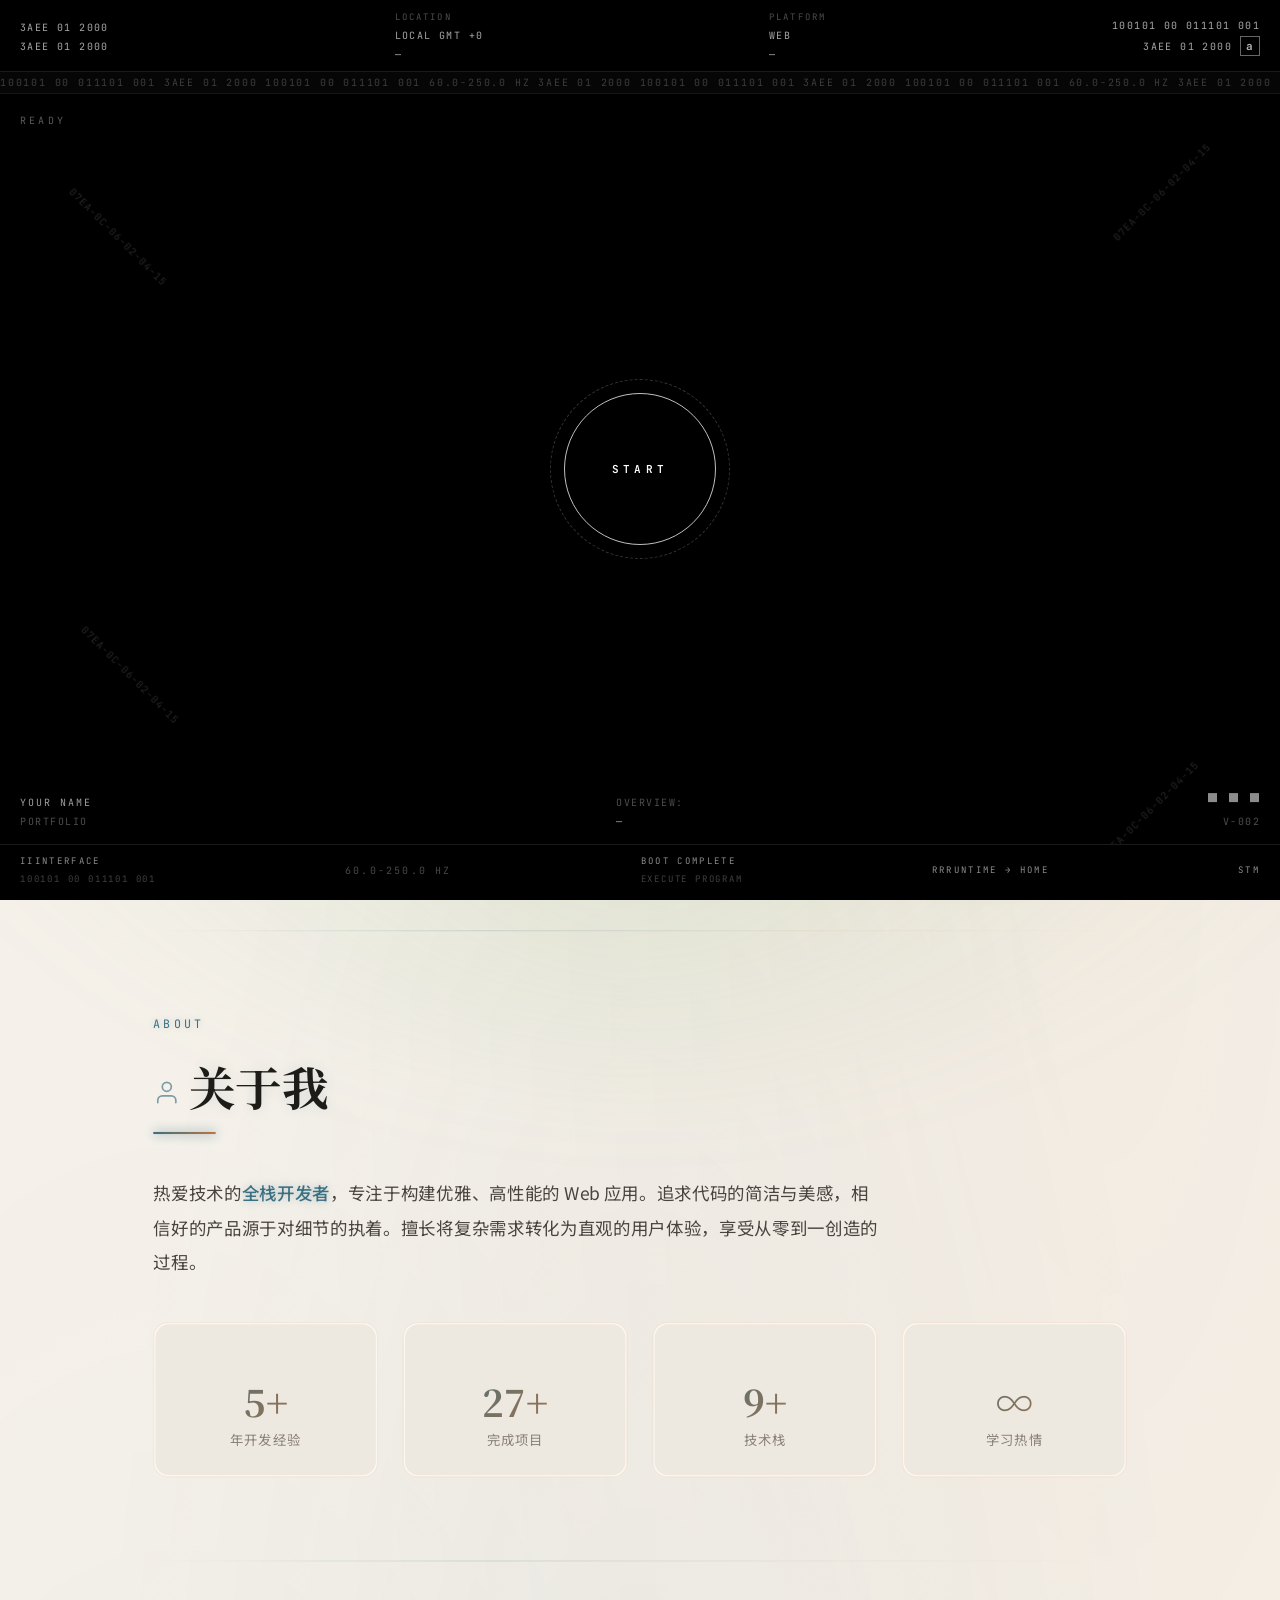
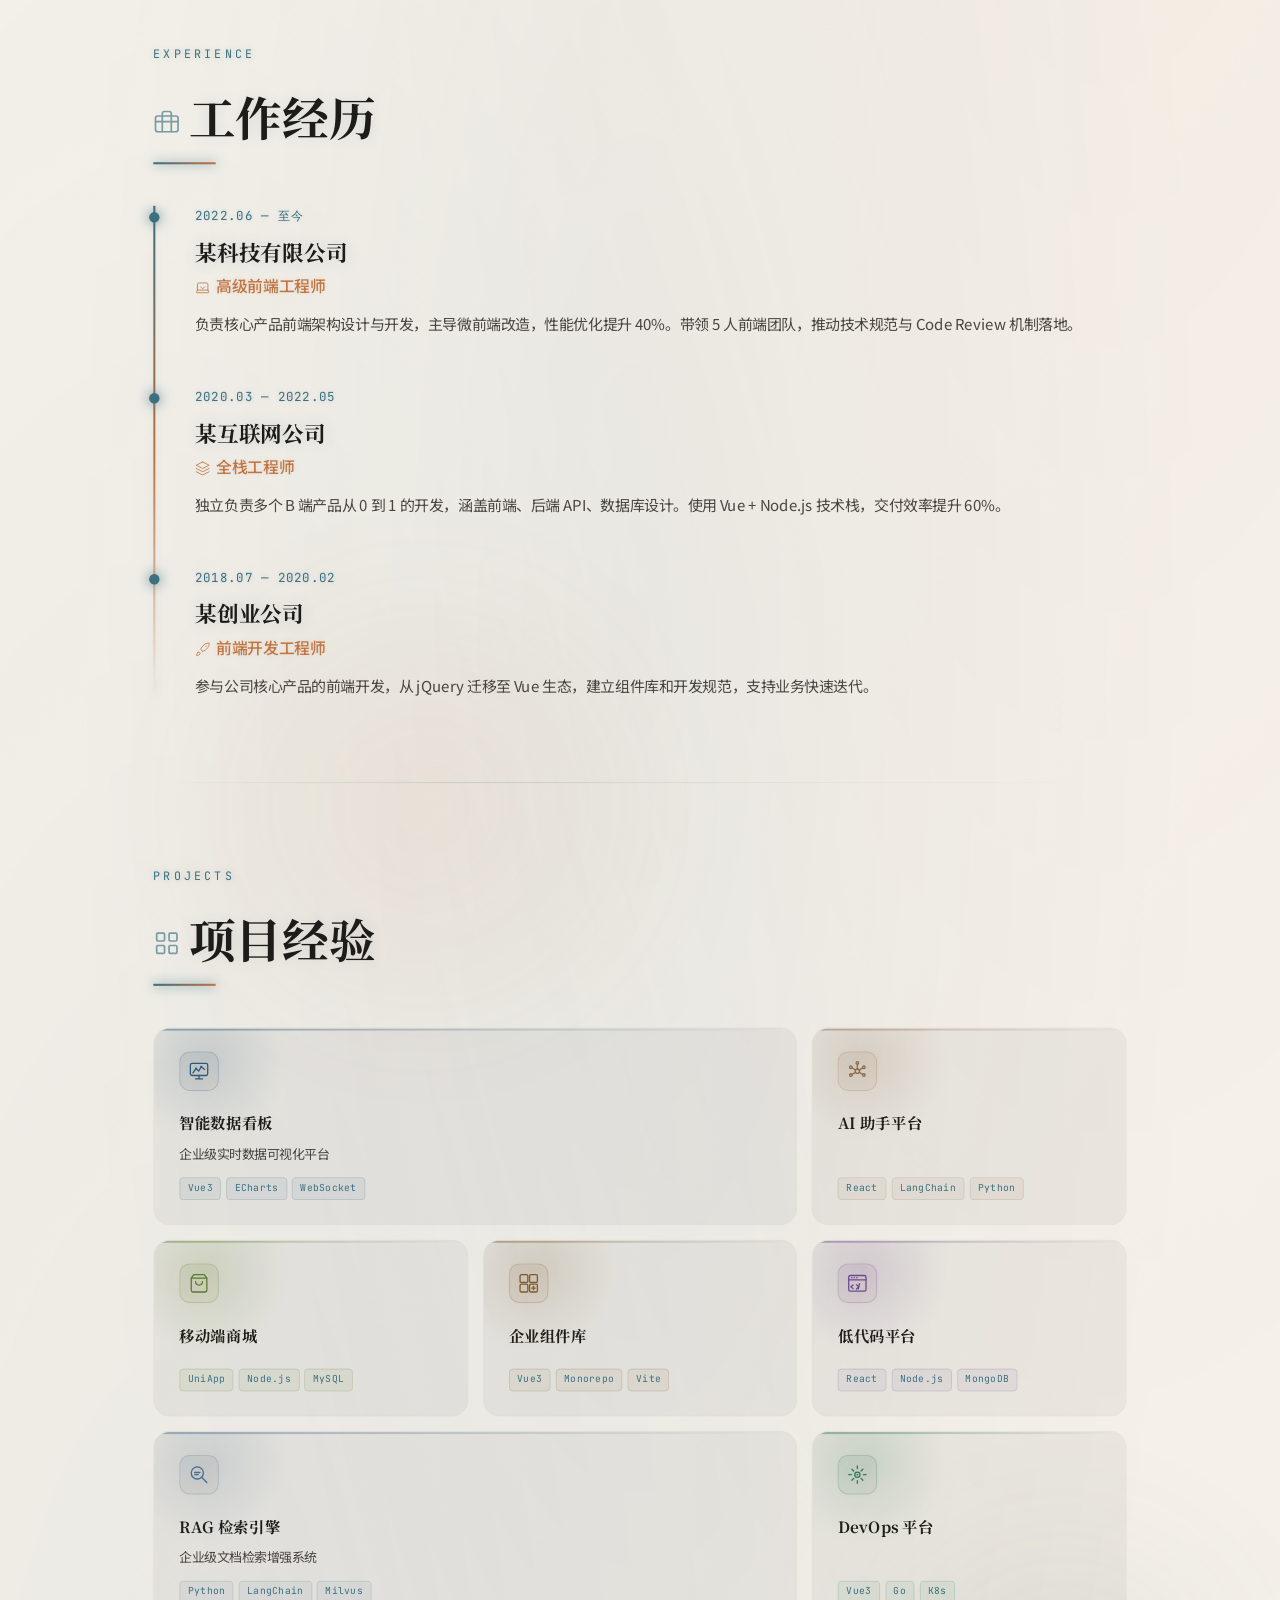
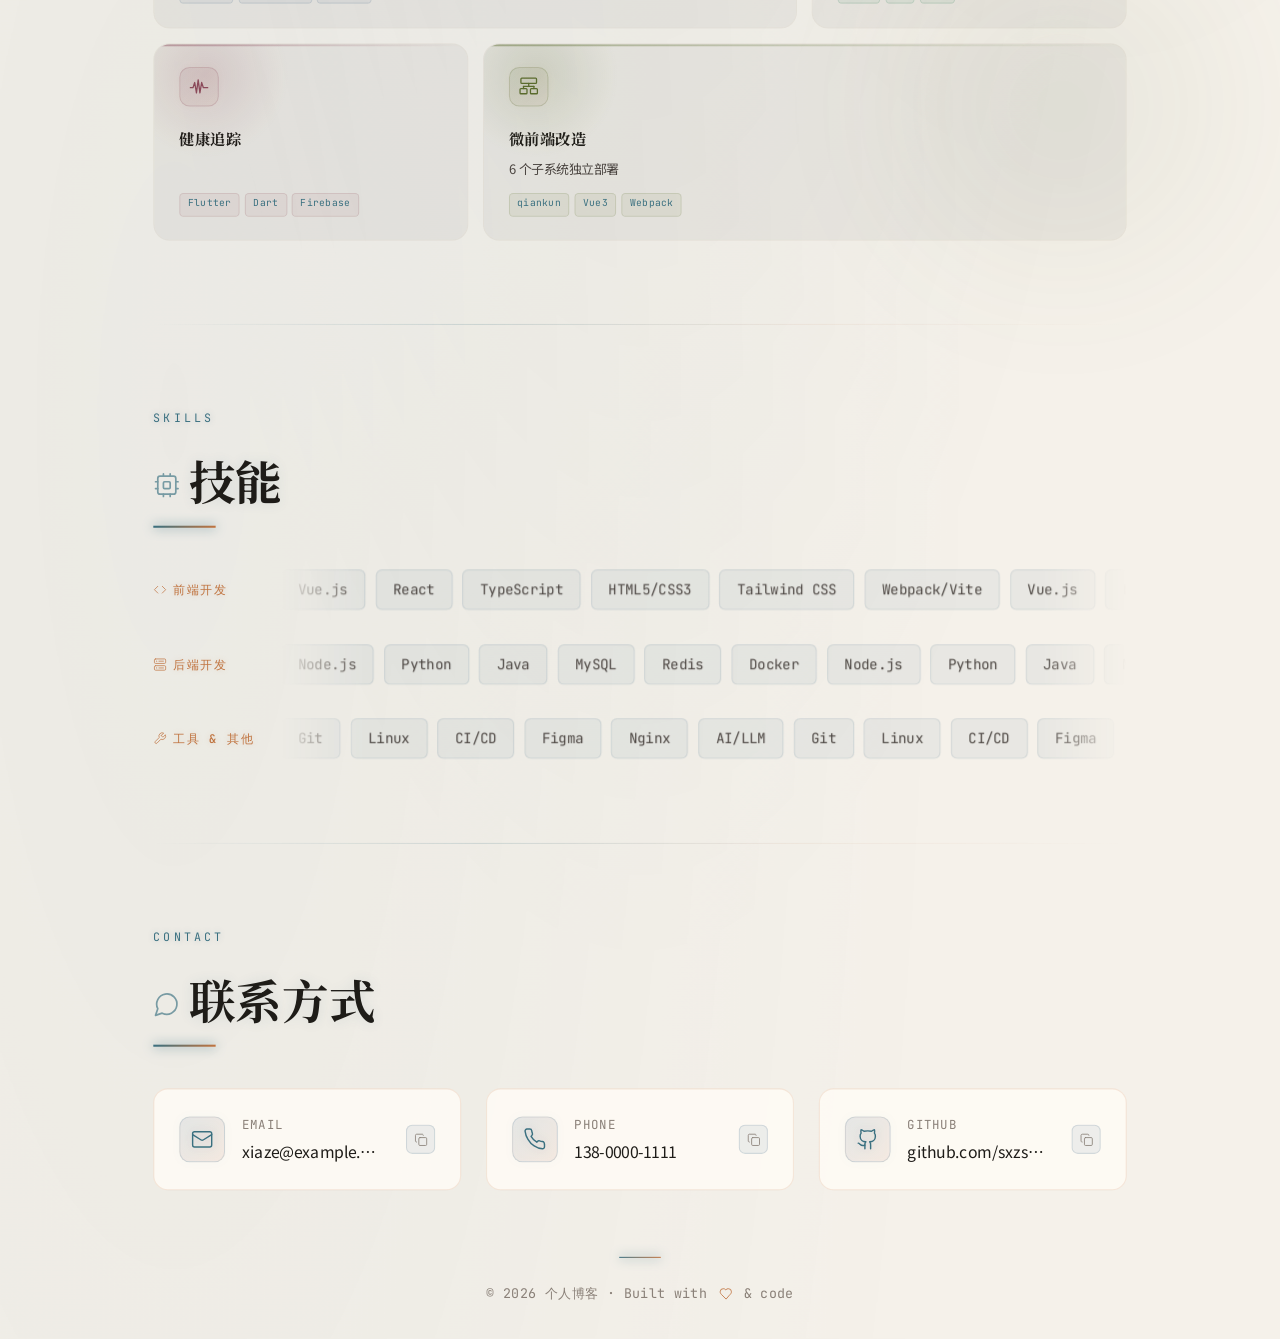
==== commit 63e7924e: "deploy: 2026-06-16 18:25:36" ====
--- a/9999/index.html
+++ b/9999/index.html
@@ -3,6 +3,7 @@
   <head>
     <meta charset="UTF-8" />
     <meta name="viewport" content="width=device-width, initial-scale=1.0" />
+    <link rel="icon" type="image/svg+xml" href="./logo.svg" />
     <meta name="description" content="个人博客 - 个人简历 | 全栈工程师" />
     <meta property="og:title" content="个人博客 - 个人简历" />
     <meta property="og:description" content="全栈工程师，专注构建优雅高性能的Web应用" />
@@ -12,12 +13,12 @@
     <link rel="preconnect" href="https://fonts.googleapis.com" />
     <link rel="preconnect" href="https://fonts.gstatic.com" crossorigin />
     <link href="https://fonts.googleapis.com/css2?family=Noto+Serif+SC:wght@400;500;700;900&family=Noto+Sans+SC:wght@300;400;500;700&family=JetBrains+Mono:wght@400;500&family=Space+Grotesk:wght@300;400;500;700&display=swap" rel="stylesheet" />
-    <script type="module" crossorigin src="./assets/resume-STTYxppX.js"></script>
-    <link rel="stylesheet" crossorigin href="./assets/resume-BLfeZvcN.css">
+    <script type="module" crossorigin src="./assets/resume-CGK6DavC.js"></script>
+    <link rel="stylesheet" crossorigin href="./assets/resume-CrqxlAqz.css">
   <script>window.RESUME = {
   "hero": {
     "label": "// RESUME / CURRICULUM VITAE",
-    "name": "开场动画哈哈哈哈哈哈哈编辑2222",
+    "name": "开场动画哈哈哈哈哈哈哈编辑2222呃呃呃",
     "titles": [
       "全栈工程师",
       "前端架构师",
@@ -430,7 +431,9 @@
   "_template": "test",
   "_themeMode": "fixed",
   "_fixedTheme": "baici",
-  "_updatedAt": "2026-06-12T02:34:00.601Z"
+  "_updatedAt": "2026-06-15T08:49:42.755Z",
+  "_description": "测试",
+  "_displayName": "有动画的简历"
 };
 </script>
 </head>
--- a/9999/assets/resume-CrqxlAqz.css
+++ b/9999/assets/resume-CrqxlAqz.css
@@ -0,0 +1 @@
+@import "https://fonts.googleapis.com/css2?family=Space+Grotesk:wght@100..900&display=swap";@property --gradient-angle{syntax:"<angle>";inherits:false;initial-value:0deg}@property --aurora-hue1{syntax:"<number>";inherits:false;initial-value:280}@property --aurora-hue2{syntax:"<number>";inherits:false;initial-value:320}:root{--bg-deep:#1f2236;--bg-card:#22263ad1;--bg-card-solid:#2a2e4a;--accent-cyan:#4f7d8c;--accent-magenta:#c4a45c;--accent-violet:#7a9868;--text-primary:#ede7dc;--text-secondary:#b8aa98;--text-muted:#7d7268;--border:#4f7d8c38;--border-hover:#4f7d8c73;--glow-cyan:#4f7d8c2e;--glow-magenta:#c4a45c24;--gold:#c4a45c;--font-display:"Noto Serif SC","ZCOOL XiaoWei",serif;--font-body:"Noto Sans SC","Space Grotesk",sans-serif;--font-mono:"JetBrains Mono",monospace;--section-gap:5rem;--glass-bg:#22263aa6;--glass-border:#c4a45c2b;--glass-blur:16px;--aurora-color-1:#37606c;--aurora-color-2:#ae8c3d;--aurora-color-3:#5b784a}*,:before,:after{box-sizing:border-box;margin:0;padding:0}html{scroll-behavior:smooth;scrollbar-width:thin;scrollbar-color:var(--accent-cyan) var(--bg-deep)}::-webkit-scrollbar{width:6px}::-webkit-scrollbar-track{background:var(--bg-deep)}::-webkit-scrollbar-thumb{background:var(--accent-cyan);border-radius:3px}body{font-family:var(--font-body);background:var(--bg-deep);color:var(--text-primary);-webkit-font-smoothing:antialiased;line-height:1.7;overflow-x:hidden}body:before{content:"";pointer-events:none;z-index:9998;opacity:1;background-image:url("data:image/svg+xml,%3Csvg viewBox='0 0 512 512' xmlns='http://www.w3.org/2000/svg'%3E%3Cfilter id='n'%3E%3CfeTurbulence type='fractalNoise' baseFrequency='0.65' numOctaves='4' stitchTiles='stitch'/%3E%3CfeColorMatrix type='saturate' values='0'/%3E%3C/filter%3E%3Crect width='100%25' height='100%25' filter='url(%23n)' opacity='0.025'/%3E%3C/svg%3E");position:fixed;inset:0}.aurora{z-index:0;pointer-events:none;filter:blur(80px);opacity:.22;width:120%;height:60%;animation:15s ease-in-out infinite alternate auroraDrift;position:fixed;top:-30%;left:-10%}.aurora-band{border-radius:50%;width:100%;height:40%;position:absolute}.aurora-band:first-child{background:linear-gradient(90deg,transparent,var(--aurora-color-1),transparent);animation:8s ease-in-out infinite aw1;top:0}.aurora-band:nth-child(2){background:linear-gradient(90deg,transparent,var(--aurora-color-2),transparent);animation:10s ease-in-out infinite aw2;top:30%}.aurora-band:nth-child(3){background:linear-gradient(90deg,transparent,var(--aurora-color-3),transparent);animation:12s ease-in-out infinite aw3;top:50%}@keyframes auroraDrift{0%{transform:translate(-5%)rotate(-2deg)}to{transform:translate(5%)rotate(2deg)}}@keyframes aw1{0%,to{opacity:.6;transform:translate(-10%)scaleY(1)}50%{opacity:1;transform:translate(10%)scaleY(1.5)}}@keyframes aw2{0%,to{opacity:.5;transform:translate(5%)scaleY(1.2)}50%{opacity:.9;transform:translate(-8%)scaleY(.8)}}@keyframes aw3{0%,to{opacity:.4;transform:translate(-3%)scaleY(.8)}50%{opacity:.7;transform:translate(8%)scaleY(1.3)}}.gradient-mesh{z-index:0;pointer-events:none;background:radial-gradient(ellipse at 15% 80%,var(--glow-cyan) 0%,transparent 50%),radial-gradient(ellipse at 85% 20%,var(--glow-magenta) 0%,transparent 50%),radial-gradient(ellipse at 50% 50%,var(--glow-cyan) 0%,transparent 60%);animation:20s ease-in-out infinite alternate meshShift;position:fixed;inset:0}@keyframes meshShift{0%{--gradient-angle:0deg}50%{--gradient-angle:180deg}to{--gradient-angle:360deg}}#flow-canvas{z-index:0;pointer-events:none;opacity:.48;position:fixed;inset:0}.blob-container{z-index:0;pointer-events:none;position:fixed;inset:0;overflow:hidden}.blob{filter:blur(80px);opacity:.12;border-radius:50%;animation:25s ease-in-out infinite alternate blobMove;position:absolute}.blob:first-child{background:var(--accent-cyan);width:400px;height:400px;animation-duration:18s;top:10%;left:60%}.blob:nth-child(2){background:var(--accent-magenta);width:350px;height:350px;animation-duration:22s;animation-delay:-5s;top:50%;left:20%}.blob:nth-child(3){background:var(--accent-violet);width:300px;height:300px;animation-duration:25s;animation-delay:-10s;top:70%;left:70%}@keyframes blobMove{0%{transform:translate(0)scale(1)}33%{transform:translate(50px,-80px)scale(1.1)}66%{transform:translate(-30px,40px)scale(.9)}to{transform:translate(20px,-20px)scale(1.05)}}.content-wrapper{z-index:1;position:relative}.hero{flex-direction:column;justify-content:center;align-items:center;min-height:100vh;padding:2rem;display:flex;position:relative;overflow:hidden}.hero-content{text-align:center;z-index:2;max-width:800px;position:relative}.hero-label{font-family:var(--font-mono);letter-spacing:.4em;text-transform:uppercase;color:var(--accent-cyan);opacity:0;text-shadow:0 0 10px var(--accent-cyan),0 0 40px #2d5a7b4d;margin-bottom:2rem;font-size:.7rem;animation:.8s .3s forwards fadeUp}.hero-name{font-family:var(--font-display);color:#0000;background:linear-gradient(135deg,var(--accent-cyan),var(--accent-magenta),var(--accent-violet));opacity:0;filter:drop-shadow(0 0 30px #2d5a7b4d)drop-shadow(0 0 60px #c0785233);-webkit-background-clip:text;background-clip:text;margin-bottom:1.5rem;font-size:clamp(3rem,10vw,7rem);font-weight:900;line-height:1.1;animation:1.2s .5s forwards nameReveal}@keyframes nameReveal{0%{opacity:0;filter:blur(12px);transform:translateY(40px)scale(.9)}to{opacity:1;filter:blur();transform:translateY(0)scale(1)}}.hero-title{font-family:var(--font-body);color:var(--text-secondary);letter-spacing:.08em;opacity:0;margin-bottom:2.5rem;font-size:clamp(1rem,2.5vw,1.4rem);font-weight:300;animation:.8s .8s forwards fadeUp}.typed-text{border-right:2px solid var(--accent-cyan);text-shadow:0 0 8px #2d5a7b80;animation:1s step-end infinite cursorBlink}@keyframes cursorBlink{50%{border-color:#0000}}.hero-cta{opacity:0;justify-content:center;gap:1rem;animation:.8s 1s forwards fadeUp;display:flex}.btn-magnetic{font-family:var(--font-mono);letter-spacing:.15em;text-transform:uppercase;border:1px solid var(--accent-cyan);color:var(--accent-cyan);cursor:pointer;background:0 0;align-items:center;padding:.85rem 2.2rem;font-size:.8rem;text-decoration:none;transition:box-shadow .3s;display:inline-flex;position:relative;overflow:hidden}.btn-magnetic:before{content:"";background:linear-gradient(90deg,#0000,#2d5a7b26,#0000);width:100%;height:100%;transition:left .5s;position:absolute;top:0;left:-100%}.btn-magnetic:hover:before{left:100%}.btn-magnetic:hover{box-shadow:0 0 25px var(--glow-cyan),0 0 50px #2d5a7b1a,inset 0 0 25px #2d5a7b0d;background:#2d5a7b0d}.btn-magnetic.btn-primary{border-color:var(--accent-magenta);background:linear-gradient(135deg,#2d5a7b26,#c0785226)}.btn-magnetic.btn-primary:hover{box-shadow:0 0 30px var(--glow-cyan),0 0 60px var(--glow-magenta);background:linear-gradient(135deg,#2d5a7b40,#c0785240)}.hero-scroll{z-index:2;color:var(--text-muted);font-family:var(--font-mono);letter-spacing:.25em;text-transform:uppercase;cursor:pointer;opacity:0;flex-direction:column;align-items:center;gap:.5rem;font-size:.6rem;animation:.8s 1.2s forwards fadeUp;display:flex;position:absolute;bottom:3rem;left:50%;transform:translate(-50%)}.scroll-line{background:linear-gradient(to bottom,var(--accent-cyan),transparent);width:1px;height:40px;animation:2s ease-in-out infinite scrollPulse}@keyframes scrollPulse{0%,to{opacity:.3;transform:scaleY(.6)}50%{opacity:1;transform:scaleY(1)}}@keyframes fadeUp{to{opacity:1;transform:translateY(0)}}.section{opacity:0;max-width:1000px;margin:0 auto;padding:0 2rem;transition:opacity .8s,transform .8s;transform:translateY(40px)}.section.visible{opacity:1;transform:translateY(0)}.section-header{margin-bottom:3rem;position:relative}.section-number{font-family:var(--font-mono);letter-spacing:.25em;color:var(--accent-cyan);text-shadow:0 0 6px #2d5a7b40;margin-bottom:.75rem;font-size:.7rem;display:block}.section-title{font-family:var(--font-display);color:var(--text-primary);text-shadow:0 0 12px #2d5a7b1f;font-size:clamp(1.8rem,5vw,2.8rem);font-weight:700;display:inline-block;position:relative}.section-title:after{content:"";background:linear-gradient(to right,var(--accent-cyan),var(--accent-magenta));width:60px;height:2px;box-shadow:0 0 10px var(--accent-cyan);position:absolute;bottom:-8px;left:0}.section-divider{background:linear-gradient(to right,transparent,var(--border),#c0785214,transparent);width:100%;height:1px;margin:var(--section-gap) 0}.about-text{color:var(--text-secondary);max-width:700px;font-size:1.05rem;line-height:2}.about-text strong{color:var(--accent-cyan);text-shadow:0 0 8px #2d5a7b4d;font-weight:500}.about-stats{grid-template-columns:repeat(auto-fit,minmax(160px,1fr));gap:1.5rem;margin-top:2.5rem;display:grid}.stat-card{background:var(--glass-bg);-webkit-backdrop-filter:blur(var(--glass-blur));border:1px solid var(--glass-border);text-align:center;border-radius:14px;padding:1.5rem;transition:all .4s;position:relative;overflow:hidden}.stat-card:before{content:"";background:linear-gradient(135deg,var(--accent-cyan),var(--accent-magenta));-webkit-mask-composite:xor;opacity:0;border-radius:14px;padding:1px;transition:opacity .4s;position:absolute;inset:0;-webkit-mask-image:linear-gradient(#fff 0 0),linear-gradient(#fff 0 0);mask-image:linear-gradient(#fff 0 0),linear-gradient(#fff 0 0);-webkit-mask-position:0 0,0 0;mask-position:0 0,0 0;-webkit-mask-size:auto,auto;mask-size:auto,auto;-webkit-mask-repeat:repeat,repeat;mask-repeat:repeat,repeat;-webkit-mask-clip:content-box,border-box;mask-clip:content-box,border-box;-webkit-mask-origin:content-box,border-box;mask-origin:content-box,border-box;-webkit-mask-composite:xor;mask-composite:exclude;-webkit-mask-source-type:auto,auto;mask-mode:match-source,match-source}.stat-card:after{content:"";background:var(--bg-card-solid);z-index:0;border-radius:13px;position:absolute;inset:1px}.stat-card:hover:before{opacity:.5}.stat-card:hover{transform:translateY(-4px);box-shadow:0 8px 30px #2d5a7b1a,0 0 15px #c0785214}.stat-number,.stat-label{z-index:1;position:relative}.stat-number{font-family:var(--font-display);background:linear-gradient(135deg,var(--accent-cyan),var(--accent-magenta));color:#0000;-webkit-background-clip:text;background-clip:text;font-size:2.2rem;font-weight:700;line-height:1.2}.stat-label{color:var(--text-muted);letter-spacing:.05em;margin-top:.3rem;font-size:.8rem}.skills-grid{grid-template-columns:repeat(auto-fit,minmax(280px,1fr));gap:2rem;display:grid}.skill-category{background:var(--glass-bg);-webkit-backdrop-filter:blur(var(--glass-blur));border:1px solid var(--glass-border);border-radius:16px;padding:1.5rem;transition:all .3s}.skill-category:hover{box-shadow:0 0 30px var(--glow-cyan);border-color:#2d5a7b33}.skill-category h3{font-family:var(--font-mono);color:var(--accent-magenta);letter-spacing:.12em;text-transform:uppercase;text-shadow:0 0 6px #c0785233;margin-bottom:1.2rem;font-size:.8rem;font-weight:500}.skill-tags{flex-wrap:wrap;gap:.6rem;display:flex}.skill-tag{color:var(--text-secondary);font-size:.85rem;font-family:var(--font-mono);cursor:default;white-space:nowrap;background:#2d5a7b0f;border:1px solid #2d5a7b1f;border-radius:6px;padding:.45rem 1rem;font-weight:400;transition:color .2s,border-color .2s,background .2s}.skill-tag:hover{color:var(--accent-cyan);background:#2d5a7b14;border-color:#2d5a7b4d}.skills-marquee{flex-direction:column;gap:2rem;display:flex}.marquee-row{align-items:center;gap:1.5rem;display:flex}.marquee-label{font-family:var(--font-mono);color:var(--accent-magenta);letter-spacing:.12em;text-transform:uppercase;text-shadow:0 0 6px #c0785233;flex-shrink:0;align-items:center;gap:.35rem;width:98px;font-size:.72rem;font-weight:500;display:flex}.marquee-viewport{flex:1;overflow:hidden;-webkit-mask:linear-gradient(90deg,#0000,#000 10% 90%,#0000);mask:linear-gradient(90deg,#0000,#000 10% 90%,#0000)}.marquee-track{will-change:transform;width:max-content;display:flex}.marquee-group{flex-shrink:0;gap:.6rem;padding-right:.6rem;display:flex}@keyframes marqueeScroll{0%{transform:translate(0,0)}to{transform:translate3d(calc(-1 * var(--g-w)),0,0)}}@keyframes marqueeScrollRev{0%{transform:translate3d(calc(-1 * var(--g-w)),0,0)}to{transform:translate(0,0)}}.timeline{padding-left:2.5rem;position:relative}.timeline:before{content:"";background:linear-gradient(to bottom,var(--accent-cyan),var(--accent-magenta),transparent);width:2px;box-shadow:0 0 8px var(--glow-cyan);position:absolute;top:0;bottom:0;left:0}.timeline-item{opacity:0;margin-bottom:3rem;transition:all .6s;position:relative;transform:translate(-20px)}.timeline-item.visible{opacity:1;transform:translate(0)}.timeline-item:before{content:"";background:var(--accent-cyan);width:10px;height:10px;box-shadow:0 0 12px var(--accent-cyan),0 0 24px var(--glow-cyan);border-radius:50%;position:absolute;top:6px;left:-2.5rem;transform:translate(-4px)}.timeline-period{font-family:var(--font-mono);color:var(--accent-cyan);letter-spacing:.08em;text-shadow:0 0 4px #2d5a7b33;margin-bottom:.4rem;font-size:.75rem}.timeline-company{font-family:var(--font-display);color:var(--text-primary);text-shadow:0 0 15px #2d5a7b33;margin-bottom:.15rem;font-size:1.3rem;font-weight:700}.timeline-role{color:var(--accent-magenta);text-shadow:0 0 4px #c0785226;margin-bottom:.6rem;font-size:.95rem;font-weight:500}.timeline-desc{color:var(--text-secondary);font-size:.9rem;line-height:1.8}.project-card{-webkit-backdrop-filter:blur(var(--glass-blur));cursor:pointer;background:#f0ebe10a;border:1px solid #d4b8960f;border-radius:12px;padding:1.2rem;transition:all .4s cubic-bezier(.16,1,.3,1);position:relative;overflow:hidden}.project-card:before{content:"";background:linear-gradient(to right,var(--accent-cyan),var(--accent-magenta),var(--accent-violet));opacity:.4;width:100%;height:3px;transition:opacity .3s;position:absolute;top:0;left:0}.project-card:hover:before{opacity:1}.project-card:after{content:"";opacity:0;pointer-events:none;background:radial-gradient(circle,#2d5a7b1f 0%,#0000 70%);border-radius:50%;width:60px;height:60px;transition:all .5s;position:absolute;top:10px;left:10px}.project-card:hover:after{opacity:1;transform:scale(2.5)}.project-icon{background:#d4b89614;border:1px solid #d4b8961f;border-radius:8px;justify-content:center;align-items:center;width:36px;height:36px;margin-bottom:.6rem;font-size:1.2rem;display:inline-flex;box-shadow:0 0 8px #d4b89614}.project-name{font-family:var(--font-display);color:var(--text-primary);margin-bottom:.3rem;font-size:.95rem;font-weight:700}.project-desc{display:none}.project-tech{flex-wrap:wrap;gap:.3rem;display:flex}.project-tech span{font-family:var(--font-mono);color:var(--accent-violet);background:#b5a64214;border:1px solid #b5a6421a;border-radius:3px;padding:.15rem .45rem;font-size:.65rem}.project-detail-label{font-family:var(--font-mono);color:var(--accent-cyan);letter-spacing:.1em;text-transform:uppercase;margin-top:.6rem;margin-bottom:.3rem;font-size:.7rem}.project-detail-text{color:var(--text-secondary);font-size:.85rem;line-height:1.7}.bento-grid{grid-template-columns:repeat(3,1fr);gap:14px;margin:2rem 0;display:grid}.bento-card{-webkit-backdrop-filter:blur(14px);cursor:pointer;opacity:0;background:#ffffff0d;border:1px solid #d4b89612;border-radius:16px;flex-direction:column;gap:.5rem;min-height:170px;padding:1.4rem 1.5rem;transition:opacity .55s,transform .55s cubic-bezier(.16,1,.3,1),border-color .3s,box-shadow .3s;display:flex;position:relative;overflow:hidden;transform:translateY(24px)}.bento-card.visible{opacity:1;transform:translateY(0)}.bento-card.visible:hover{box-shadow:0 16px 48px #0000004d,0 0 28px rgba(var(--card-theme-rgb),.12);border-color:#d4b89638;transition-duration:.25s;transform:translateY(-4px)scale(1.016)}.bento-card:before{content:"";background:linear-gradient(to right,rgb(var(--card-theme-rgb)),transparent);opacity:.45;height:2px;transition:opacity .3s;position:absolute;top:0;left:0;right:0}.bento-card.visible:hover:before{opacity:1}.bento-card *{cursor:pointer}.bento-card__glow{background:radial-gradient(circle,rgba(var(--card-theme-rgb),.16) 0%,transparent 70%);pointer-events:none;border-radius:50%;width:160px;height:160px;transition:transform .35s,opacity .35s;position:absolute;top:-50px;left:-30px}.bento-card.visible:hover .bento-card__glow{opacity:1.3;transform:scale(1.5)}.bento-card--wide{grid-column:span 2;min-height:180px}.bento-card .project-icon{background:linear-gradient(135deg,rgba(var(--card-theme-rgb),.1),#c0785212);border:1px solid rgba(var(--card-theme-rgb),.2);border-radius:10px;flex-shrink:0;justify-content:center;align-items:center;width:38px;height:38px;font-size:1.1rem;display:flex}.bento-card .project-name{font-family:var(--font-display);color:var(--text-primary);margin:0;font-size:.92rem;font-weight:700}.bento-card .project-desc{color:var(--text-secondary);margin:0;font-size:.78rem;line-height:1.55;display:none}.bento-card--wide .project-desc{display:block}.bento-card .project-tech{flex-wrap:wrap;gap:.3rem;margin-top:auto;padding-top:.3rem;display:flex}.bento-card .project-tech span{font-family:var(--font-mono);background:rgba(var(--card-theme-rgb),.08);border:1px solid rgba(var(--card-theme-rgb),.15);color:var(--accent-cyan);border-radius:4px;padding:.15rem .45rem;font-size:.58rem}@media (width<=768px){.bento-grid{grid-template-columns:1fr 1fr}.bento-card--wide{grid-column:span 2}}@media (width<=480px){.bento-grid{grid-template-columns:1fr}.bento-card--wide{grid-column:span 1}}body.detail-mode{overflow:hidden}.detail-overlay{z-index:100;opacity:0;pointer-events:none;background:#00000061;transition:opacity .38s;position:fixed;inset:0}body.detail-mode .detail-overlay{opacity:1;pointer-events:auto}.detail-card-clone{z-index:101;background:var(--bg-card);-webkit-backdrop-filter:blur(32px)saturate(1.4);border-left:1px solid var(--glass-border);will-change:transform;pointer-events:none;flex-direction:column;width:min(760px,92vw);height:100vh;transition:transform .52s cubic-bezier(.16,1,.3,1);display:flex;position:fixed;top:0;right:0;transform:translate(100%)}body.detail-mode .detail-card-clone{pointer-events:auto;box-shadow:-1px 0 0 rgba(var(--drawer-theme-rgb,58,109,145),.22),-32px 0 80px #0006;transform:translate(0)}.detail-card-clone:before{content:"";background:linear-gradient(to bottom,transparent,rgba(var(--drawer-theme-rgb,58,109,145),.5) 25%,rgba(var(--drawer-theme-rgb,58,109,145),.5) 75%,transparent);opacity:0;pointer-events:none;z-index:2;width:1px;height:70%;transition:opacity .5s .28s;position:absolute;top:15%;left:0}body.detail-mode .detail-card-clone:before{opacity:1}.detail-close{z-index:10;background:var(--glass-bg);border:1px solid var(--glass-border);width:34px;height:34px;color:var(--text-muted);cursor:pointer;border-radius:7px;justify-content:center;align-items:center;font-size:.78rem;transition:color .18s,background .18s,border-color .18s;display:flex;position:absolute;top:1.3rem;right:1.3rem}.detail-close:hover{color:var(--text-primary);border-color:var(--border-hover);background:var(--bg-card)}.drawer-header{z-index:1;border-bottom:1px solid var(--glass-border);flex-shrink:0;padding:3rem 2.5rem 2rem;position:relative;overflow:hidden}.drawer-header:before{content:"";background:radial-gradient(ellipse 90% 130% at -5% -10%,rgba(var(--drawer-theme-rgb,58,109,145),.12) 0%,transparent 60%);pointer-events:none;position:absolute;inset:0}.drawer-header-content{z-index:1;position:relative}.drawer-header .project-name{font-family:var(--font-display);color:var(--text-primary);letter-spacing:-.015em;opacity:0;margin-bottom:.45rem;font-size:1.75rem;font-weight:700;animation:.42s cubic-bezier(.16,1,.3,1) .18s forwards drawerFadeUp;transform:translateY(12px)}.drawer-header .project-desc{color:var(--text-secondary);opacity:0;margin-bottom:1.1rem;font-size:.88rem;line-height:1.72;animation:.42s cubic-bezier(.16,1,.3,1) .25s forwards drawerFadeUp;display:block;transform:translateY(10px)}.drawer-header .project-tech{opacity:0;flex-wrap:wrap;gap:.38rem;animation:.42s cubic-bezier(.16,1,.3,1) .31s forwards drawerFadeUp;display:flex;transform:translateY(8px)}.drawer-header .project-tech span{font-family:var(--font-mono);background:rgba(var(--drawer-theme-rgb,58,109,145),.1);border:1px solid rgba(var(--drawer-theme-rgb,58,109,145),.22);color:rgb(var(--drawer-theme-rgb,58,109,145));letter-spacing:.03em;border-radius:4px;padding:.22rem .58rem;font-size:.66rem}@keyframes drawerFadeUp{to{opacity:1;transform:translateY(0)}}.drawer-body{scrollbar-width:thin;scrollbar-color:var(--glass-border) transparent;z-index:1;flex:1;min-height:0;padding:1.6rem 2.5rem 3rem;position:relative;overflow:hidden auto}.drawer-body::-webkit-scrollbar{width:3px}.drawer-body::-webkit-scrollbar-track{background:0 0}.drawer-body::-webkit-scrollbar-thumb{background:var(--glass-border);border-radius:2px}.detail-section{border-top:1px solid var(--glass-border);opacity:0;padding:1.5rem 0;animation:.4s cubic-bezier(.16,1,.3,1) forwards drawerFadeUp;transform:translateY(10px)}.detail-section:first-child{border-top:none;padding-top:0}.detail-section:first-child{animation-delay:.38s}.detail-section:nth-child(2){animation-delay:.46s}.detail-section:nth-child(3){animation-delay:.54s}.detail-section:nth-child(4){animation-delay:.62s}.detail-section-title{font-family:var(--font-mono);color:var(--text-muted);letter-spacing:.13em;text-transform:uppercase;align-items:center;gap:.55rem;margin-bottom:.6rem;font-size:.65rem;display:flex}.detail-section-title:before{content:"";background:rgb(var(--drawer-theme-rgb,58,109,145));opacity:.8;border-radius:50%;flex-shrink:0;width:4px;height:4px;display:inline-block}.detail-section-content{color:var(--text-secondary);font-size:.9rem;line-height:1.9}.detail-particles{z-index:99;pointer-events:none;position:fixed;inset:0}@media (width<=768px){.detail-card-clone{border-left:none;width:100vw}.drawer-header{padding:2.5rem 1.5rem 1.5rem}.drawer-body{padding:1.4rem 1.5rem 2.5rem}}.education-list{flex-direction:column;gap:1.5rem;display:flex}.edu-item{background:var(--glass-bg);-webkit-backdrop-filter:blur(var(--glass-blur));border:1px solid var(--glass-border);border-radius:14px;justify-content:space-between;align-items:center;padding:1.5rem 2rem;transition:all .3s;display:flex}.edu-item:hover{box-shadow:0 0 25px var(--glow-cyan);border-color:#2d5a7b33;transform:translate(8px)}.edu-school{font-family:var(--font-display);color:var(--text-primary);text-shadow:0 0 10px #2d5a7b33;font-size:1.1rem;font-weight:700}.edu-major{color:var(--accent-cyan);margin-top:.2rem;font-size:.9rem}.edu-year{font-family:var(--font-mono);color:var(--text-muted);font-size:.8rem}.contact-grid{grid-template-columns:repeat(auto-fit,minmax(220px,1fr));gap:1.5rem;display:grid}.contact-item{background:var(--glass-bg);-webkit-backdrop-filter:blur(var(--glass-blur));border:1px solid var(--glass-border);color:inherit;cursor:pointer;border-radius:14px;align-items:center;gap:1rem;padding:1.5rem;text-decoration:none;transition:all .3s;display:flex}.contact-icon{filter:drop-shadow(0 0 4px #2d5a7b33);background:linear-gradient(135deg,#2d5a7b1a,#c078521a);border:1px solid #2d5a7b26;border-radius:10px;flex-shrink:0;justify-content:center;align-items:center;width:44px;height:44px;font-size:1.2rem;display:flex}.contact-text{flex:1;min-width:0}.contact-label{color:var(--text-muted);letter-spacing:.08em;text-transform:uppercase;font-size:.75rem;font-family:var(--font-mono)}.contact-value{color:var(--text-primary);text-overflow:ellipsis;white-space:nowrap;margin-top:.15rem;font-size:.95rem;overflow:hidden}.copy-btn{cursor:pointer;width:28px;height:28px;color:var(--text-muted);background:#2d5a7b14;border:1px solid #2d5a7b26;border-radius:6px;flex-shrink:0;justify-content:center;align-items:center;margin-left:8px;transition:all .25s;display:inline-flex}.copy-btn:hover{color:var(--accent-cyan);border-color:var(--accent-cyan);background:#2d5a7b1f}.copy-btn.copied{color:#4ade80;background:#4ade8014;border-color:#4ade804d}.copy-icon,.check-icon{pointer-events:none;justify-content:center;align-items:center;display:flex}.copy-icon svg,.check-icon svg{width:13px;height:13px}.check-icon,.copy-btn.copied .copy-icon{display:none}.copy-btn.copied .check-icon{color:#4ade80;display:flex}.toast{background:var(--bg-card-solid);font-family:var(--font-mono);color:var(--accent-cyan);opacity:0;z-index:9999;pointer-events:none;border:1px solid #2d5a7b33;border-radius:10px;padding:.7rem 1.4rem;font-size:.8rem;transition:all .4s cubic-bezier(.16,1,.3,1);position:fixed;top:2rem;left:50%;transform:translate(-50%)translateY(-20px);box-shadow:0 8px 30px #0006,0 0 15px #2d5a7b1a}.toast.show{opacity:1;transform:translate(-50%)translateY(0)}.ripple{pointer-events:none;background:#2d5a7b40;border-radius:50%;animation:.6s ease-out forwards rippleAnim;position:absolute;transform:scale(0)}@keyframes rippleAnim{to{opacity:0;transform:scale(4)}}.stat-number[data-count]{transition:none}.footer{text-align:center;color:var(--text-muted);font-size:.8rem;font-family:var(--font-mono);padding:4rem 2rem 2rem}.footer-line{background:linear-gradient(to right,var(--accent-cyan),var(--accent-magenta));width:40px;height:1px;box-shadow:0 0 10px var(--accent-cyan);margin:0 auto 1.5rem}.footer-heart{vertical-align:middle;color:var(--accent-magenta);margin:0 .2rem;display:inline-flex;position:relative;top:-1px}.footer-heart svg{width:13px;height:13px}.section-title-icon{vertical-align:middle;width:26px;height:26px;color:var(--accent-cyan);opacity:.65;margin-right:.5rem;display:inline-flex;position:relative;top:-2px}.section-title-icon svg{width:26px;height:26px}.hero-label-icon{vertical-align:middle;opacity:.8;width:14px;height:14px;margin-right:.5rem;display:inline-flex;position:relative;top:-1px}.hero-label-icon svg{width:14px;height:14px}.bento-card .project-icon svg,.project-icon svg{width:20px;height:20px;color:rgb(var(--card-theme-rgb,58,109,145));display:block}.contact-icon svg{width:22px;height:22px;color:var(--accent-cyan)}.marquee-label-icon{opacity:.85;flex-shrink:0;width:13px;height:13px;display:inline-flex}.marquee-label-icon svg{width:13px;height:13px}.stat-icon{color:var(--accent-cyan);opacity:.7;justify-content:center;margin-bottom:.5rem;display:flex}.stat-icon svg{width:22px;height:22px}.role-icon{vertical-align:middle;width:15px;height:15px;color:var(--accent-magenta);opacity:.85;margin-right:.35rem;display:inline-flex;position:relative;top:-1px}.role-icon svg{width:15px;height:15px}.cursor-glow{background:radial-gradient(circle,var(--glow-cyan) 0%,transparent 70%);pointer-events:none;z-index:0;border-radius:50%;width:300px;height:300px;transition:opacity .3s;position:fixed;transform:translate(-50%,-50%)}@media (prefers-reduced-motion:reduce){*,:before,:after{transition-duration:.01ms!important;animation-duration:.01ms!important;animation-iteration-count:1!important}.hero-name,.hero-label,.hero-title,.hero-scroll,.hero-cta{opacity:1;filter:none;transform:none}.typed-text{border-right:none;animation:none}.section,.timeline-item{opacity:1;transform:none}.aurora,.blob,.starfield,.gradient-mesh{animation:none}#flow-canvas{display:none}.marquee-track{animation:none!important}}@media (width<=768px){:root{--section-gap:4rem}.section{padding:0 1.2rem}.about-stats{grid-template-columns:repeat(2,1fr)}.skills-grid{grid-template-columns:1fr}.marquee-card{flex:0 0 240px;min-width:240px}.marquee-label{width:60px;font-size:.6rem}.edu-item{flex-direction:column;align-items:flex-start;gap:.5rem}.contact-grid{grid-template-columns:1fr}.timeline{padding-left:2rem}.timeline-item:before{left:-2rem}#flow-canvas{opacity:.2}.aurora{opacity:.12}.blob{opacity:.08}.gradient-mesh{opacity:.6}}@media (width<=480px){.about-stats{grid-template-columns:1fr 1fr;gap:1rem}.stat-card{padding:1rem}.stat-number{font-size:1.8rem}.hero-cta{flex-direction:column;align-items:center}#three-container,#flow-canvas{display:none}}.parallax-layer,.parallax-shape,.parallax-glow{will-change:transform}.parallax-scene{pointer-events:none;z-index:1;perspective:1200px;perspective-origin:50%;position:absolute;inset:0;overflow:hidden}.parallax-layer{transform-style:preserve-3d;pointer-events:none;position:absolute;inset:0}.parallax-layer[data-depth="0.03"]{z-index:1}.parallax-layer[data-depth="0.06"]{z-index:2}.parallax-layer[data-depth="0.1"]{z-index:3}.parallax-layer[data-depth="0.15"]{z-index:4}.parallax-layer[data-depth="0.22"]{z-index:5}.parallax-shape{opacity:0;pointer-events:none;border-radius:50%;animation:1.5s ease-out forwards pxFadeIn;position:absolute}.parallax-shape:first-child{animation-delay:.1s}.parallax-shape:nth-child(2){animation-delay:.25s}.parallax-shape:nth-child(3){animation-delay:.4s}.parallax-shape:nth-child(4){animation-delay:.55s}.parallax-shape:nth-child(5){animation-delay:.7s}.parallax-shape:nth-child(6){animation-delay:.85s}.parallax-shape:nth-child(7){animation-delay:1s}.parallax-shape:nth-child(8){animation-delay:1.15s}@keyframes pxFadeIn{0%{opacity:0;transform:scale(.5)translateY(20px)}to{opacity:var(--shape-opacity,.4);transform:scale(1)translateY(0)}}.parallax-shape--ring{border:1.5px solid var(--shape-color,#3a6d914d);box-shadow:0 0 12px var(--shape-glow,#3a6d911a);background:0 0;border-radius:50%}.parallax-shape--ring-lg{border-width:1px}.parallax-shape--dot{background:var(--shape-color,#d4b89680);box-shadow:0 0 8px var(--shape-glow,#d4b8964d);border-radius:50%}.parallax-shape--orb{background:radial-gradient(circle at 30% 30%,var(--shape-color,#3a6d914d),transparent 70%);filter:blur(1px);border-radius:50%}.parallax-shape--line{background:linear-gradient(90deg,transparent,var(--shape-color,#c0785266),transparent);transform:rotate(var(--line-angle,-30deg));border-radius:0;width:var(--line-width,60px)!important;height:1.5px!important}.parallax-shape--cross{background:0 0;border-radius:0;position:relative;width:16px!important;height:16px!important}.parallax-shape--cross:before,.parallax-shape--cross:after{content:"";background:var(--shape-color,#d4b89666);position:absolute}.parallax-shape--cross:before{width:100%;height:1.5px;top:50%;left:0;transform:translateY(-50%)}.parallax-shape--cross:after{width:1.5px;height:100%;top:0;left:50%;transform:translate(-50%)}.parallax-shape--diamond{border:1px solid var(--shape-color,#b5a6424d);background:0 0;border-radius:2px;transform:rotate(45deg)}.parallax-shape--float{animation:1s ease-out forwards pxFadeIn,5s ease-in-out infinite pxFloat}.parallax-shape--float-slow{animation:1s ease-out forwards pxFadeIn,7s ease-in-out infinite pxFloat}.parallax-shape--float-fast{animation:1s ease-out forwards pxFadeIn,3s ease-in-out infinite pxFloat}@keyframes pxFloat{0%,to{transform:translateY(0)rotate(0)}25%{transform:translateY(-14px)rotate(2deg)}50%{transform:translateY(-6px)rotate(-1deg)}75%{transform:translateY(-18px)rotate(1deg)}}.parallax-shape--pulse{animation:1s ease-out forwards pxFadeIn,2.5s ease-in-out infinite pxPulse}@keyframes pxPulse{0%,to{opacity:var(--shape-opacity,.3);transform:scale(1)}50%{opacity:calc(var(--shape-opacity,.3)*1.8);transform:scale(1.15)}}.parallax-glow{background:radial-gradient(circle at center,var(--glow-cyan) 0%,var(--glow-magenta) 30%,transparent 65%);pointer-events:none;z-index:2;opacity:0;border-radius:50%;width:550px;height:550px;transition:opacity .6s;position:absolute;transform:translate(-50%,-50%)}.parallax-glow--active{opacity:1}.hero-content--parallax .hero-name{text-shadow:0 1px 2px #0000004d,0 4px 12px #3a6d911a}@media (width<=768px){.parallax-scene{display:none}.hero-content--parallax{transform:none!important}.parallax-glow{display:none}}@media (prefers-reduced-motion:reduce){.parallax-scene,.parallax-glow{display:none}.hero-content--parallax{transform:none!important}.parallax-shape{opacity:var(--shape-opacity,.3);animation:none}}#theme-toggle{z-index:9990;flex-direction:column;align-items:flex-end;gap:.5rem;display:flex;position:fixed;bottom:2rem;right:2rem}#theme-btn{background:var(--glass-bg);-webkit-backdrop-filter:blur(12px);border:1px solid var(--glass-border);width:40px;height:40px;color:var(--text-secondary);cursor:pointer;border-radius:50%;justify-content:center;align-items:center;transition:all .25s;display:flex;box-shadow:0 4px 16px #00000040}#theme-btn:hover{color:var(--gold);border-color:var(--gold);background:#d4b8961a;transform:rotate(30deg)}#theme-panel{background:var(--glass-bg);-webkit-backdrop-filter:blur(16px);border:1px solid var(--glass-border);opacity:0;pointer-events:none;border-radius:14px;min-width:140px;padding:1rem 1.2rem;transition:all .25s cubic-bezier(.16,1,.3,1);transform:translateY(8px)scale(.97);box-shadow:0 8px 32px #0000004d}#theme-panel.open{opacity:1;pointer-events:auto;transform:translateY(0)scale(1)}#theme-panel h4{font-family:var(--font-mono);color:var(--text-muted);letter-spacing:.15em;text-transform:uppercase;margin-bottom:.75rem;font-size:.65rem}.theme-group-label{font-family:var(--font-mono);color:var(--text-muted);letter-spacing:.18em;text-transform:uppercase;opacity:.7;padding:.3rem .5rem .2rem;font-size:.6rem}.theme-group-label--light{border-top:1px solid var(--glass-border);margin-top:.5rem;padding-top:.6rem}.theme-list{flex-direction:column;gap:.3rem;display:flex}.theme-item{cursor:pointer;border:1px solid #0000;border-radius:8px;align-items:center;gap:.6rem;padding:.4rem .5rem;transition:background .2s;display:flex}.theme-item:hover{background:#ffffff0a}.theme-item.active{border-color:var(--glass-border);background:#ffffff0f}.theme-swatches{flex-shrink:0;gap:3px;display:flex}.theme-swatch{border-radius:50%;width:10px;height:10px;box-shadow:inset 0 0 0 1px #0000001f}.theme-name{font-family:var(--font-mono);color:var(--text-secondary);font-size:.75rem}@media (width<=768px){#theme-toggle{bottom:1rem;right:1rem}}[data-theme-mode=light] .aurora{opacity:.14}[data-theme-mode=light] .blob{opacity:.07}[data-theme-mode=light] .gradient-mesh{opacity:.5}[data-theme-mode=light] .bento-card{background:#0000000a}[data-theme-mode=light] .project-card{background:#00000008}[data-theme-mode=light] .theme-item:hover{background:#0000000a}[data-theme-mode=light] .theme-item.active{background:#0000000f}[data-theme-mode=light] #theme-btn:hover{background:#00000012}[data-theme-mode=light] body.detail-mode .detail-card-clone{box-shadow:-1px 0 0 rgba(var(--drawer-theme-rgb,58,109,145),.15),-32px 0 80px #0000001f}.card-expander{flex-direction:column;display:flex;position:relative;overflow:hidden}.card-expander__cards{flex-direction:row;gap:12px;width:100%;display:flex}.card-expander__card{cursor:pointer;transform-origin:bottom;will-change:transform,opacity;flex:1 1 0;min-width:0;transition:opacity .35s,transform .4s cubic-bezier(.16,1,.3,1)}.card-expander--open .card-expander__card{opacity:0;pointer-events:none;transform:scale(.72)translateY(10px)}.card-expander__panel{background:var(--bg-card);-webkit-backdrop-filter:blur(24px)saturate(1.4);border:1px solid var(--glass-border);border-radius:inherit;will-change:transform;scrollbar-width:thin;scrollbar-color:var(--glass-border) transparent;pointer-events:none;transition:transform .48s cubic-bezier(.16,1,.3,1);position:absolute;inset:0;overflow-y:auto;transform:translate(100%)}.card-expander--open .card-expander__panel{pointer-events:auto;transform:translate(0)}.pe-grid .card-expander__cards{flex-wrap:wrap}.pe-grid .card-expander__card{flex:280px}.pe-grid{border-radius:16px;min-height:240px}.pe-card{-webkit-backdrop-filter:blur(14px);background:#ffffff0d;border:1px solid #d4b89612;border-radius:14px;flex-direction:column;gap:.55rem;height:100%;min-height:220px;padding:1.4rem 1.5rem;transition:border-color .28s,box-shadow .28s,transform .28s cubic-bezier(.16,1,.3,1);display:flex;position:relative;overflow:hidden}.pe-card__glow{background:radial-gradient(circle,rgba(var(--pe-rgb,58,109,145),.15) 0%,transparent 70%);pointer-events:none;opacity:.6;border-radius:50%;width:140px;height:140px;transition:opacity .3s,transform .35s;position:absolute;top:-40px;left:-20px}.pe-card:hover{box-shadow:0 12px 36px #0000003d,0 0 22px rgba(var(--pe-rgb,58,109,145),.1);border-color:#d4b89633;transform:translateY(-3px)}.pe-card:hover .pe-card__glow{opacity:1.2;transform:scale(1.5)}.pe-card:before{content:"";background:linear-gradient(to right,rgb(var(--pe-rgb,58,109,145)),transparent);opacity:.4;height:2px;transition:opacity .28s;position:absolute;top:0;left:0;right:0}.pe-card:hover:before{opacity:1}.pe-card__icon{background:linear-gradient(135deg,rgba(var(--pe-rgb,58,109,145),.1),#c0785212);border:1px solid rgba(var(--pe-rgb,58,109,145),.2);width:36px;height:36px;color:rgb(var(--pe-rgb,58,109,145));border-radius:9px;flex-shrink:0;justify-content:center;align-items:center;display:flex}.pe-card__icon svg{width:18px;height:18px}.pe-card__name{font-family:var(--font-display);color:var(--text-primary);font-size:.88rem;font-weight:700}.pe-card__desc{color:var(--text-secondary);font-size:.74rem;line-height:1.55}.pe-card__tech{flex-wrap:wrap;gap:.28rem;margin-top:auto;padding-top:.3rem;display:flex}.pe-card__tech span{font-family:var(--font-mono);background:rgba(var(--pe-rgb,58,109,145),.08);border:1px solid rgba(var(--pe-rgb,58,109,145),.16);color:var(--accent-cyan);border-radius:4px;padding:.12rem .42rem;font-size:.57rem}.pe-detail{flex-direction:column;height:100%;padding:2.2rem 2.2rem 2rem;display:flex;position:relative;overflow:hidden}.pe-detail__glow{background:radial-gradient(circle,rgba(var(--pe-rgb,58,109,145),.12) 0%,transparent 65%);pointer-events:none;z-index:0;border-radius:50%;width:260px;height:260px;position:absolute;top:-60px;left:-60px}.pe-detail__header{z-index:1;border-bottom:1px solid var(--glass-border);flex-shrink:0;padding-bottom:1.4rem;padding-right:3rem;position:relative}.pe-detail__icon{background:linear-gradient(135deg,rgba(var(--pe-rgb,58,109,145),.12),#c0785212);border:1px solid rgba(var(--pe-rgb,58,109,145),.22);width:42px;height:42px;color:rgb(var(--pe-rgb,58,109,145));border-radius:10px;justify-content:center;align-items:center;margin-bottom:.9rem;display:flex}.pe-detail__icon svg{width:22px;height:22px}.pe-detail__name{font-family:var(--font-display);color:var(--text-primary);letter-spacing:-.012em;margin-bottom:.35rem;font-size:1.45rem;font-weight:700}.pe-detail__subdesc{color:var(--text-secondary);font-size:.84rem;line-height:1.65}.pe-detail__tech{flex-wrap:wrap;gap:.32rem;margin-top:.85rem;display:flex}.pe-detail__tech span{font-family:var(--font-mono);background:rgba(var(--pe-rgb,58,109,145),.1);border:1px solid rgba(var(--pe-rgb,58,109,145),.22);color:rgb(var(--pe-rgb,58,109,145));border-radius:4px;padding:.18rem .52rem;font-size:.63rem}.pe-detail__body{z-index:1;scrollbar-width:thin;scrollbar-color:var(--glass-border) transparent;flex:1;padding-top:1.2rem;position:relative;overflow-y:auto}.pe-detail__body::-webkit-scrollbar{width:3px}.pe-detail__body::-webkit-scrollbar-thumb{background:var(--glass-border);border-radius:2px}.pe-detail__section{border-bottom:1px solid #d4b89612;padding:1rem 0}.pe-detail__section:last-child{border-bottom:none}.pe-detail__section-title{font-family:var(--font-mono);color:var(--text-muted);letter-spacing:.13em;text-transform:uppercase;align-items:center;gap:.5rem;margin-bottom:.55rem;font-size:.6rem;display:flex}.pe-detail__section-title:before{content:"";background:rgb(var(--pe-rgb,58,109,145));opacity:.85;border-radius:50%;flex-shrink:0;width:4px;height:4px;display:inline-block}.pe-detail__section-text{color:var(--text-secondary);font-size:.81rem;line-height:1.8}.card-expander__panel::-webkit-scrollbar{width:3px}.card-expander__panel::-webkit-scrollbar-track{background:0 0}.card-expander__panel::-webkit-scrollbar-thumb{background:var(--glass-border);border-radius:2px}.card-expander__close{z-index:10;background:var(--glass-bg);border:1px solid var(--glass-border);width:32px;height:32px;color:var(--text-muted);cursor:pointer;border-radius:7px;justify-content:center;align-items:center;font-size:.75rem;line-height:1;transition:color .18s,background .18s,border-color .18s;display:flex;position:absolute;top:1rem;right:1rem}.card-expander__close:hover{color:var(--text-primary);border-color:var(--border-hover);background:var(--bg-card)}.rb-scroll-reveal{margin:2rem 0;overflow:hidden}.rb-scroll-reveal-text{color:var(--text-primary);font-size:clamp(1.4rem,3.8vw,2.4rem);font-weight:600;line-height:1.7;font-family:var(--font-display)}.rb-word{display:inline-block}.rb-spotlight-card{border:1px solid var(--glass-border);background:var(--glass-bg);-webkit-backdrop-filter:blur(var(--glass-blur));--mouse-x:50%;--mouse-y:50%;--spotlight-color:#4f7d8c2e;border-radius:14px;padding:1.8rem;transition:border-color .3s,transform .3s;position:relative;overflow:hidden}.rb-spotlight-card:before{content:"";background:radial-gradient(circle at var(--mouse-x) var(--mouse-y),var(--spotlight-color),transparent 70%);opacity:0;pointer-events:none;transition:opacity .4s;position:absolute;inset:0}.rb-spotlight-card:hover:before{opacity:1}.rb-spotlight-card:hover{border-color:var(--border-hover);transform:translateY(-3px)}.philosophy-statement{font-size:clamp(1.4rem,3.8vw,2.4rem)!important;line-height:1.7!important;font-family:var(--font-display)!important;color:var(--text-primary)!important}.philosophy-subtitle{font-family:var(--font-mono);letter-spacing:.15em;color:var(--accent-magenta);text-shadow:0 0 8px var(--glow-magenta);margin-top:2rem;font-size:.8rem}.highlights-grid{grid-template-columns:repeat(auto-fill,minmax(200px,1fr));gap:1.2rem;display:grid}.highlight-card{flex-direction:column;gap:.6rem;display:flex}.highlight-icon{width:36px;height:36px;color:var(--accent-cyan);background:#4f7d8c14;border:1px solid #4f7d8c26;border-radius:9px;justify-content:center;align-items:center;font-size:0;display:flex}.highlight-icon svg{width:18px;height:18px}.highlight-title{font-family:var(--font-display);color:var(--text-primary);letter-spacing:-.01em;font-size:1rem;font-weight:700}.highlight-desc{color:var(--text-secondary);font-size:.84rem;line-height:1.65}@media (width<=600px){.highlights-grid{grid-template-columns:repeat(2,1fr);gap:.9rem}.highlight-card{padding:1.2rem}}.fm-menu-wrap{width:100%;overflow:hidden}.fm-menu{flex-direction:column;margin:0;padding:0;display:flex}.fm-menu__item{text-align:center;border-top:1px solid var(--border);flex:1;position:relative;overflow:hidden}.fm-menu__item:first-child{border-top:none}.fm-menu__item-label{cursor:pointer;text-transform:uppercase;white-space:nowrap;height:100%;color:var(--text-primary);letter-spacing:.08em;font-size:clamp(1.8rem,5vh,3.6rem);font-weight:700;font-family:var(--font-display);justify-content:center;align-items:center;text-decoration:none;transition:opacity .35s,letter-spacing .4s;display:flex;position:relative}.fm-marquee{pointer-events:none;width:100%;height:100%;position:absolute;top:0;left:0;overflow:hidden;transform:translateY(101%)}.fm-marquee__inner-wrap{width:100%;height:100%;overflow:hidden}.fm-marquee__inner{will-change:transform;align-items:center;width:fit-content;height:100%;display:flex;position:relative}.fm-marquee__part{flex-shrink:0;align-items:center;gap:2.5rem;display:flex}.fm-marquee__text{white-space:nowrap;text-transform:uppercase;color:var(--bg-deep);font-size:clamp(1.8rem,5vh,3.6rem);font-weight:800;line-height:1;font-family:var(--font-display);padding:0 .8vw}.fm-marquee__tag{white-space:nowrap;color:var(--bg-deep);opacity:.75;font-size:clamp(1rem,2.2vh,1.4rem);font-weight:500;font-family:var(--font-sans);background:#00000012;border:1.5px solid #0000002e;border-radius:999px;padding:.4em 1.1em}.fm-menu__item:hover .fm-menu__item-label{opacity:.12;letter-spacing:.12em}.fm-marquee{background:linear-gradient(135deg,var(--accent-cyan),var(--accent-magenta,var(--accent-cyan)))}.expertise-subtitle{font-family:var(--font-mono);color:var(--text-secondary);letter-spacing:.08em;text-transform:uppercase;margin-bottom:2rem;font-size:.85rem}.expertise-menu-container{height:clamp(420px,65vh,640px);position:relative;overflow:hidden}.expertise-menu-container:before{content:"";border-top:1px solid var(--border);border-bottom:1px solid var(--border);pointer-events:none;z-index:1;position:absolute;inset:0}.infinite-menu-container{width:100%;height:100%;position:relative}.infinite-menu-canvas{cursor:grab;outline:none;width:100%;height:100%;position:relative;overflow:hidden}.infinite-menu-canvas:active{cursor:grabbing}.infinite-menu-title{-webkit-user-select:none;user-select:none;color:var(--text-primary);font-size:clamp(1.5rem,3vw,3rem);font-weight:900;font-family:var(--font-display);pointer-events:none;text-shadow:0 2px 20px #00000080;position:absolute;top:50%;left:1.6em;transform:translate(20%,-50%)}.infinite-menu-title.active{opacity:1;transition:opacity .5s,transform .5s;transform:translate(20%,-50%)}.infinite-menu-title.inactive{opacity:0;transition:opacity .1s;transform:translate(30%,-50%)}.infinite-menu-desc{-webkit-user-select:none;user-select:none;max-width:14ch;color:var(--text-secondary);pointer-events:none;text-shadow:0 1px 10px #00000080;font-size:clamp(.85rem,1.2vw,1.2rem);line-height:1.6;position:absolute;top:50%;right:1%;transform:translate(-90%,-50%)}.infinite-menu-desc.active{opacity:1;transition:opacity .5s,transform .5s;transform:translate(-90%,-50%)}.infinite-menu-desc.inactive{opacity:0;transition:opacity .1s;transform:translate(-60%,-50%)}.infinite-menu-action{z-index:10;background:var(--accent-cyan);border:3px solid var(--bg-deep);cursor:pointer;border-radius:50%;place-items:center;width:52px;height:52px;transition:bottom .5s,opacity .5s,transform .5s;display:grid;position:absolute;left:50%}.infinite-menu-action.active{opacity:1;bottom:2.5em;transform:translate(-50%)scale(1)}.infinite-menu-action.inactive{opacity:0;bottom:-80px;transform:translate(-50%)scale(0)}.infinite-menu-action-icon{-webkit-user-select:none;user-select:none;color:var(--bg-deep);font-size:22px;font-weight:700}@media (width<=768px){.infinite-menu-title,.infinite-menu-desc{display:none}.infinite-menu-action{width:40px;height:40px}.infinite-menu-action-icon{font-size:18px}}.infinite-menu-fallback-grid{grid-template-columns:repeat(auto-fill,minmax(220px,1fr));align-content:start;gap:1rem;max-height:100%;padding:1rem;display:grid;overflow-y:auto}.infinite-menu-fallback-card{border:1px solid var(--border,#ffffff14);background:var(--bg-card,#1a1a2e);color:inherit;border-radius:10px;flex-direction:column;text-decoration:none;transition:transform .2s,box-shadow .2s;display:flex;overflow:hidden}.infinite-menu-fallback-card:hover{transform:translateY(-3px);box-shadow:0 6px 20px #00000059}.infinite-menu-fallback-img{aspect-ratio:1;background:var(--bg-muted,#111);overflow:hidden}.infinite-menu-fallback-img img{object-fit:cover;width:100%;height:100%;display:block}.infinite-menu-fallback-info{flex-direction:column;gap:.2rem;min-height:0;padding:.6rem .75rem;display:flex}.infinite-menu-fallback-title{text-overflow:ellipsis;white-space:nowrap;font-size:.85rem;font-weight:600;line-height:1.3;overflow:hidden}.infinite-menu-fallback-desc{color:var(--text-secondary,#999);text-overflow:ellipsis;white-space:nowrap;font-size:.75rem;line-height:1.3;overflow:hidden}.project-sphere-subtitle{font-family:var(--font-mono);color:var(--text-secondary);letter-spacing:.08em;text-transform:uppercase;margin-bottom:1.5rem;font-size:.85rem}.project-sphere-container{border:1px solid var(--border);background:var(--bg-card);border-radius:12px;height:clamp(400px,60vh,640px);position:relative;overflow:hidden}.text-pressure-content{border:1px solid var(--border);background:var(--bg-card);border-radius:12px;flex-direction:column;justify-content:center;align-items:center;height:clamp(320px,50vh,520px);display:flex;position:relative;overflow:hidden}.tp-container{cursor:default;-webkit-user-select:none;user-select:none;flex-wrap:nowrap;justify-content:center;align-items:center;width:100%;height:100%;padding:0 1rem;display:flex}.tp-char{color:var(--text-primary);will-change:font-size,font-variation-settings;line-height:1.1;transition:color .3s;display:inline-block}.tp-char:hover{color:var(--accent-cyan)}.text-pressure-subtitle{font-family:var(--font-mono);color:var(--text-muted);letter-spacing:.12em;text-transform:uppercase;opacity:.7;font-size:.8rem;position:absolute;bottom:1.5rem}.identity-layout{flex-direction:column;align-items:center;gap:2.5rem;display:flex}.identity-shape-wrapper{aspect-ratio:1;width:100%;max-width:480px;position:relative}.identity-shape-wrapper canvas{border-radius:16px}.identity-tags{pointer-events:none;position:absolute;inset:0}.identity-tag{font-family:var(--font-mono);color:var(--accent-cyan);background:var(--bg-card);border:1px solid var(--border);white-space:nowrap;opacity:0;transform:translate(-50%, -50%) rotate(var(--tag-angle)) translateY(-42%) rotate(calc(-1 * var(--tag-angle)));animation:.6s forwards identity-tag-appear;animation-delay:calc(var(--tag-index) * .1s + .3s);border-radius:20px;padding:.25rem .75rem;font-size:.75rem;position:absolute;top:50%;left:50%}@keyframes identity-tag-appear{0%{opacity:0;transform:translate(-50%, -50%) rotate(var(--tag-angle)) translateY(-30%) rotate(calc(-1 * var(--tag-angle))) scale(.8)}to{opacity:1;transform:translate(-50%, -50%) rotate(var(--tag-angle)) translateY(-42%) rotate(calc(-1 * var(--tag-angle))) scale(1)}}.identity-description{text-align:center;max-width:600px}.identity-description p{color:var(--text-muted);font-size:1rem;line-height:1.8}@media (width>=768px){.identity-layout{flex-direction:row;align-items:center;gap:3rem}.identity-shape-wrapper{flex-shrink:0;max-width:380px}.identity-description{text-align:left}}body.bl-active{overflow:hidden}.bl-overlay{z-index:99995;pointer-events:none;background:#000;position:fixed;inset:0}.bl-overlay.bl-scanning{animation:.72s cubic-bezier(.16,1,.3,1) forwards bl-clip-rtl}@keyframes bl-clip-rtl{0%{clip-path:inset(0 0% 0 0)}to{clip-path:inset(0 100% 0 0)}}.bl-beam{z-index:99996;pointer-events:none;position:fixed;inset:0;overflow:hidden}.bl-beam:before{content:"";will-change:transform;background:linear-gradient(90deg,#d2e6ff 0,#ffffffeb 3px,#fff9 20px,#ffffff38 70px,#ffffff12 130px,#0000 200px);width:200px;animation:.72s cubic-bezier(.16,1,.3,1) forwards bl-beam-sweep;position:absolute;top:0;bottom:0;left:0;-webkit-mask-image:repeating-linear-gradient(0deg,#000 0 2px,#000000d1 2px 4px);mask-image:repeating-linear-gradient(0deg,#000 0 2px,#000000d1 2px 4px)}.bl-beam:after{content:"";filter:blur(18px);will-change:transform;background:linear-gradient(90deg,#0000,#b4d2ff2e 80px,#b4d2ff1a 160px,#0000 260px);width:260px;animation:.72s cubic-bezier(.16,1,.3,1) forwards bl-beam-sweep;position:absolute;top:0;bottom:0;left:-60px}@keyframes bl-beam-sweep{0%{transform:translate(100vw)}to{transform:translate(0)}}.bl-frame{z-index:99997;color:#fff;pointer-events:none;flex-direction:column;font-family:JetBrains Mono,Courier New,monospace;display:flex;position:fixed;inset:0}.bl-top{pointer-events:all;flex-shrink:0}.bl-top-bar{background:#000;border-bottom:1px solid #ffffff1a;justify-content:space-between;align-items:center;gap:16px;padding:10px 20px 8px;display:flex}.bl-top-bar,.bl-ticker-wrap{opacity:0;animation:.4s .2s forwards bl-fadein}.bl-meta-col{flex-direction:column;gap:2px;display:flex}.bl-meta-col--r{align-items:flex-end}.bl-meta-lbl{letter-spacing:.24em;color:#ffffff4d;text-transform:uppercase;font-size:9px}.bl-meta-val{letter-spacing:.14em;color:#ffffffa6;font-size:10px}.bl-top-icon{color:#ffffffb3;border:1px solid #fff6;justify-content:center;align-items:center;width:20px;height:20px;font-size:11px;font-weight:700;display:inline-flex}.bl-ticker-wrap{background:#ffffff06;border-bottom:1px solid #ffffff0f;align-items:center;height:22px;animation-delay:.15s;display:flex;overflow:hidden}.bl-ticker{white-space:nowrap;letter-spacing:.18em;color:#ffffff38;font-size:10px;animation:22s linear infinite bl-scroll;display:flex}@keyframes bl-scroll{0%{transform:translate(0)}to{transform:translate(-50%)}}.bl-inner{flex:1;position:relative;overflow:hidden}.bl-ready{letter-spacing:.32em;color:#ffffff59;text-transform:uppercase;opacity:0;font-size:10px;animation:.3s .9s forwards bl-fadein;position:absolute;top:18px;left:20px}.bl-diag{letter-spacing:.1em;color:#ffffff26;white-space:nowrap;pointer-events:none;opacity:0;font-size:10px;animation:.5s 1.1s forwards bl-fadein;position:absolute}.bl-diag--tl{transform-origin:0 0;top:12%;left:6%;transform:rotate(45deg)}.bl-diag--tr{transform-origin:100% 0;top:6%;right:6%;transform:rotate(-45deg)}.bl-diag--bl{transform-origin:0 100%;bottom:28%;left:6%;transform:rotate(45deg)}.bl-diag--br{transform-origin:100% 100%;bottom:10%;right:6%;transform:rotate(-45deg)}.bl-authorized{letter-spacing:.38em;color:#ffffffb8;text-transform:uppercase;opacity:0;font-size:13px;animation:.4s 1.5s forwards bl-fadein,5s 2.8s infinite bl-flicker;position:absolute;top:50%;left:50%;transform:translate(-50%,-50%)}.bl-cursor{vertical-align:middle;background:#ffffffb3;width:7px;height:.9em;margin-left:4px;animation:1.1s step-end infinite bl-blink;display:inline-block}.bl-screen-footer{opacity:0;justify-content:space-between;align-items:flex-end;padding:14px 20px;animation:.4s 1.9s forwards bl-fadein;display:flex;position:absolute;bottom:0;left:0;right:0}.bl-footer-col{flex-direction:column;gap:2px;display:flex}.bl-footer-col--r{align-items:flex-end}.bl-footer-title{letter-spacing:.2em;color:#ffffff9e;text-transform:uppercase;font-size:10px}.bl-footer-sub{letter-spacing:.15em;color:#ffffff4d;text-transform:uppercase;font-size:10px}.bl-blocks{letter-spacing:.1em;color:#ffffff8c;font-size:15px;animation:1.4s ease-in-out infinite bl-blocks-pulse}.bl-bottom-bar{pointer-events:all;opacity:0;background:#000;border-top:1px solid #ffffff1a;flex-shrink:0;justify-content:space-between;align-items:center;padding:9px 20px 13px;animation:.4s 1.3s forwards bl-fadein;display:flex}.bl-bot-col{flex-direction:column;gap:2px;display:flex}.bl-bot-lbl{letter-spacing:.26em;color:#ffffff8c;text-transform:uppercase;font-size:9px}.bl-bot-sub{letter-spacing:.2em;color:#ffffff40;text-transform:uppercase;font-size:9px}.bl-hz{letter-spacing:.22em;color:#ffffff47;font-size:10px}.bl-exit-btn{cursor:pointer;background:0 0;border:none;flex-direction:column;gap:2px;padding:5px 8px;transition:opacity .15s;display:flex;position:relative}.bl-exit-btn:before{content:"";border:1px solid #0000;transition:border-color .2s;position:absolute;inset:0}.bl-exit-btn:hover:before{border-color:#ffffff4d}.bl-exit-lbl{letter-spacing:.26em;color:#ffffff9e;text-transform:uppercase;text-align:left;font-family:inherit;font-size:10px;transition:color .15s}.bl-exit-sub{letter-spacing:.18em;color:#ffffff3d;text-transform:uppercase;font-size:9px}.bl-exit-btn:hover .bl-exit-lbl{color:#ffffffe6}.bl-frame.bl-exiting .bl-top{animation:.4s cubic-bezier(.4,0,1,1) forwards bl-slide-up}.bl-frame.bl-exiting .bl-bottom-bar{animation:.4s cubic-bezier(.4,0,1,1) forwards bl-slide-down}.bl-frame.bl-exiting .bl-inner{animation:.2s forwards bl-fadeout}@keyframes bl-slide-up{to{opacity:0;transform:translateY(-110%)}}@keyframes bl-slide-down{to{opacity:0;transform:translateY(110%)}}@keyframes bl-fadeout{to{opacity:0}}@keyframes bl-fadein{0%{opacity:0}to{opacity:1}}@keyframes bl-blink{0%,to{opacity:1}50%{opacity:0}}@keyframes bl-flicker{0%,91%,to{opacity:.72}92%{opacity:.25}94%{opacity:.62}96%{opacity:.18}97%{opacity:.72}}@keyframes bl-blocks-pulse{0%,to{opacity:.55}50%{opacity:.2}}.bl-center{opacity:0;justify-content:center;align-items:center;width:180px;height:180px;animation:.5s .6s forwards bl-fadein;display:flex;position:absolute;top:50%;left:50%;transform:translate(-50%,-50%)}.bl-loading-ring{border:1px solid #ffffff1f;border-top-color:#fff9;border-radius:50%;width:60px;height:60px;animation:1s linear infinite bl-spin-loading}@keyframes bl-spin-loading{to{transform:rotate(360deg)}}.bl-start-btn{cursor:pointer;pointer-events:all;background:0 0;border:none;justify-content:center;align-items:center;width:180px;height:180px;padding:0;animation:.5s cubic-bezier(.16,1,.3,1) forwards bl-fadein;display:flex;position:relative}.bl-start-outer{border:1px dashed #fff3;border-radius:50%;animation:16s linear infinite bl-spin;position:absolute;inset:0}@keyframes bl-spin{to{transform:rotate(360deg)}}.bl-start-inner{clip-path:circle(0%);background:0 0;border:1px solid #ffffffbf;border-radius:50%;transition:border-color .25s,background .25s;animation:.7s cubic-bezier(.16,1,.3,1) .1s forwards bl-circle-in;position:absolute;inset:14px}@keyframes bl-circle-in{0%{clip-path:circle(0%)}to{clip-path:circle(51%)}}.bl-start-btn:hover .bl-start-inner{background:#ffffff0d;border-color:#fff6}.bl-start-label{letter-spacing:.38em;color:#fff;text-transform:uppercase;pointer-events:none;-webkit-user-select:none;user-select:none;z-index:1;font-family:JetBrains Mono,Courier New,monospace;font-size:11px;font-weight:600;transition:opacity .2s;position:relative}.bl-start-btn:hover .bl-start-label{opacity:.5}.page-boot-wait{transform-origin:50%;will-change:transform;transform:scale(1.04)}.page-boot-enter{transform-origin:50%;animation:.72s cubic-bezier(.16,1,.3,1) page-zoom-settle}@keyframes page-zoom-settle{0%{transform:scale(1.04)}to{transform:scale(1)}}
